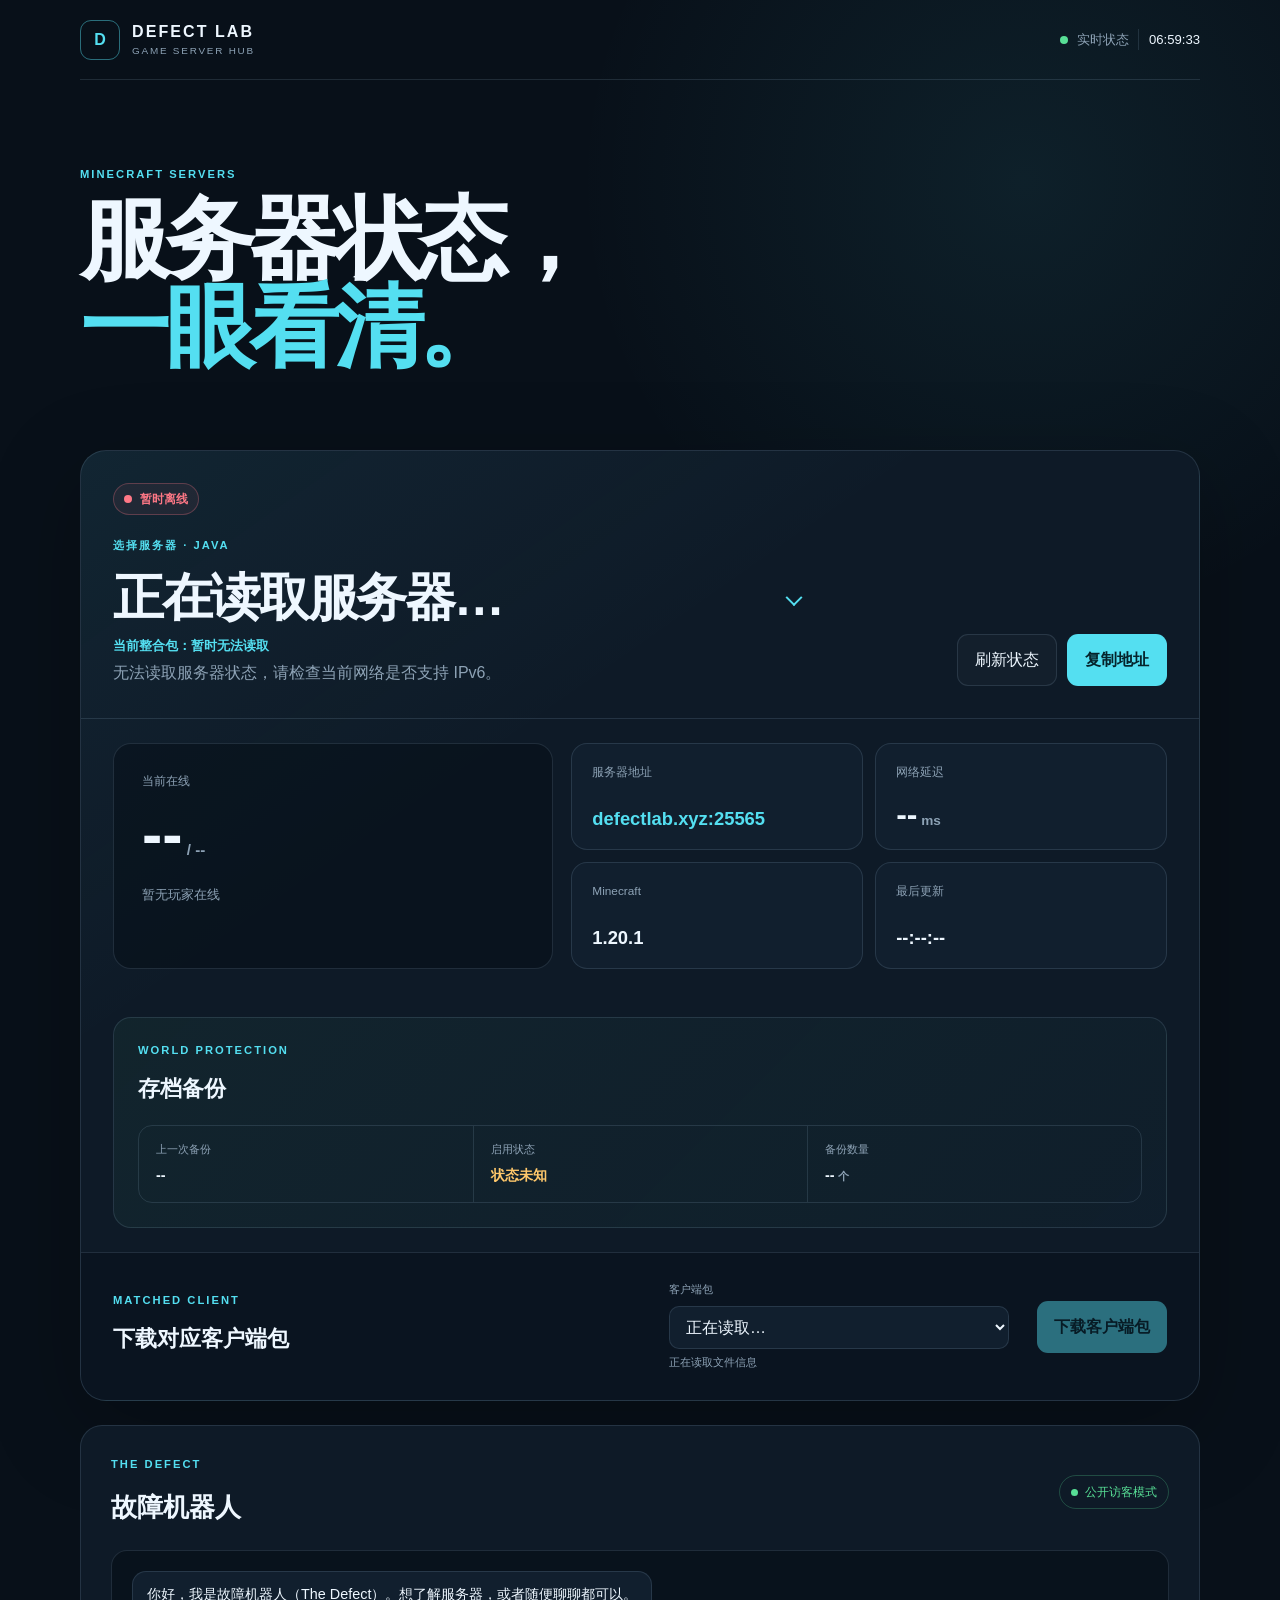
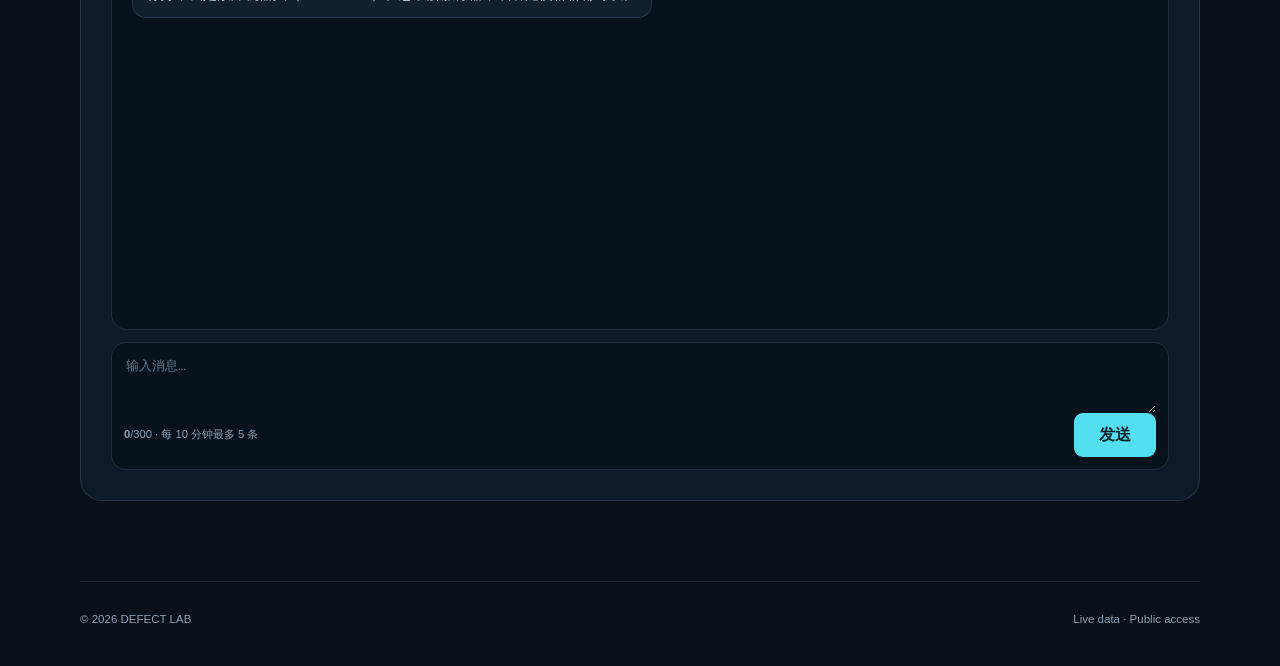
==== index.html @ 4199099e "Add multi-server status selector" ====
<!doctype html>
<html lang="zh-CN">
<head>
  <meta charset="utf-8">
  <meta name="viewport" content="width=device-width, initial-scale=1">
  <meta name="description" content="Defect Lab Minecraft 服务器状态与整合包下载">
  <meta name="theme-color" content="#07111f">
  <meta property="og:title" content="Defect Lab · 服务器首页">
  <meta property="og:description" content="查看 Minecraft 服务器状态、在线人数并下载匹配的整合包。">
  <meta property="og:image" content="https://www.defectlab.xyz/og.png">
  <title>Defect Lab · 服务器首页</title>
  <link rel="stylesheet" href="./styles.css">
  <script src="./script.js" defer></script>
</head>
<body>
  <div class="ambient ambient-one" aria-hidden="true"></div>
  <div class="ambient ambient-two" aria-hidden="true"></div>

  <header class="topbar">
    <a class="brand" href="./" aria-label="Defect Lab 首页">
      <span class="brand-mark">D</span>
      <span><strong>DEFECT LAB</strong><small>GAME SERVER HUB</small></span>
    </a>
    <div class="server-state">
      <span class="pulse" aria-hidden="true"></span>
      <span>实时状态</span>
      <time id="server-time">--:--:--</time>
    </div>
  </header>

  <main>
    <section class="hero">
      <p class="eyebrow">MINECRAFT SERVERS</p>
      <h1>服务器状态，<br><span>一眼看清。</span></h1>
    </section>

    <section class="server-panel" aria-labelledby="server-select-label">
      <div class="panel-head">
        <div class="server-identity">
          <div class="status-pill loading" id="server-status">
            <span class="status-dot" aria-hidden="true"></span>
            <span id="status-text">正在连接</span>
          </div>
          <label class="eyebrow" id="server-select-label" for="server-select">选择服务器 · JAVA</label>
          <div class="server-select-wrap">
            <select id="server-select" aria-describedby="server-pack-summary">
              <option>正在读取服务器…</option>
            </select>
          </div>
          <p class="server-pack-summary" id="server-pack-summary">当前整合包：正在读取…</p>
          <p class="motd" id="server-motd">正在读取服务器信息…</p>
        </div>
        <div class="panel-actions">
          <button class="button ghost" type="button" id="refresh-status">刷新状态</button>
          <button class="button primary" type="button" data-copy="defectlab.xyz:25565">复制地址</button>
        </div>
      </div>

      <div class="server-main">
        <div class="connection-card player-roster-card">
          <span>当前在线</span>
          <div class="player-count-row">
            <strong class="player-total"><b id="players-online">--</b><small> / <span id="players-max">--</span></small></strong>
          </div>
          <div class="player-avatars" id="player-avatars" aria-label="当前在线玩家"></div>
        </div>

        <div class="metrics" aria-label="服务器实时状态">
          <article>
            <span>服务器地址</span>
            <strong class="text-value server-address-value"><code id="server-address">defectlab.xyz:25565</code></strong>
          </article>
          <article>
            <span>网络延迟</span>
            <strong><b id="network-latency">--</b><small> ms</small></strong>
          </article>
          <article>
            <span>Minecraft</span>
            <strong class="text-value" id="minecraft-version">1.20.1</strong>
          </article>
          <article>
            <span>最后更新</span>
            <strong class="text-value" id="last-updated">--:--:--</strong>
          </article>
        </div>
      </div>

      <section class="backup-panel" aria-labelledby="backup-title">
        <div class="backup-heading">
          <div>
            <p class="eyebrow">WORLD PROTECTION</p>
            <h3 id="backup-title">存档备份</h3>
          </div>
        </div>
        <div class="backup-metrics">
          <article><span>上一次备份</span><strong id="backup-last-success">--</strong></article>
          <article><span>启用状态</span><strong class="backup-enabled loading" id="backup-enabled">正在检查</strong></article>
          <article><span>备份数量</span><strong><b id="backup-count">--</b><small> 个</small></strong></article>
        </div>
      </section>

      <div class="download-panel">
        <div>
          <p class="eyebrow">MATCHED CLIENT</p>
          <h3>下载对应客户端包</h3>
        </div>
        <div class="download-controls">
          <label for="modpack-select">客户端包</label>
          <select id="modpack-select" aria-label="选择客户端包">
            <option>正在读取…</option>
          </select>
          <span id="modpack-meta">正在读取文件信息</span>
        </div>
        <a class="download-button disabled" id="modpack-download" href="#" aria-disabled="true">下载客户端包</a>
      </div>
    </section>

    <section class="assistant-panel" aria-labelledby="assistant-title">
      <div class="assistant-head">
        <div>
          <p class="eyebrow">THE DEFECT</p>
          <h2 id="assistant-title">故障机器人</h2>
        </div>
        <span class="visitor-badge"><span aria-hidden="true"></span>公开访客模式</span>
      </div>

      <div class="chat-log" id="chat-log" aria-live="polite" aria-label="聊天记录">
        <div class="chat-message bot">你好，我是故障机器人（The Defect）。想了解服务器，或者随便聊聊都可以。</div>
      </div>

      <form class="chat-form" id="chat-form">
        <label class="sr-only" for="chat-input">输入聊天消息</label>
        <textarea id="chat-input" rows="2" maxlength="300" placeholder="输入消息…" required></textarea>
        <div class="chat-form-footer">
          <span><b id="chat-count">0</b>/300 · 每 10 分钟最多 5 条</span>
          <button type="submit" id="chat-send">发送</button>
        </div>
      </form>
    </section>
  </main>

  <footer>
    <span>© 2026 DEFECT LAB</span>
    <span>Live data · Public access</span>
  </footer>
  <div class="toast" id="toast" role="status" aria-live="polite"></div>
</body>
</html>
---- styles.css ----
:root {
  color-scheme: dark;
  --bg: #081019;
  --surface: #0e1a27;
  --surface-soft: #111f2e;
  --border: rgba(172, 205, 235, .14);
  --text: #eef7ff;
  --muted: #8da2b5;
  --cyan: #54dff1;
  --green: #58df96;
  --amber: #ffc86b;
  --red: #ff7886;
}

* { box-sizing: border-box; }
html { scroll-behavior: smooth; }
body {
  min-width: 320px;
  margin: 0;
  background:
    radial-gradient(circle at 80% 8%, rgba(84, 223, 241, .08), transparent 28rem),
    var(--bg);
  color: var(--text);
  font-family: Inter, "Segoe UI", "PingFang SC", "Microsoft YaHei", sans-serif;
  line-height: 1.6;
}
a { color: inherit; text-decoration: none; }
button, select { font: inherit; }
button, a, select { -webkit-tap-highlight-color: transparent; }
.ambient { display: none; }
.topbar, main, footer { width: min(1120px, calc(100% - 40px)); margin-inline: auto; }
.topbar {
  display: flex;
  min-height: 80px;
  align-items: center;
  justify-content: space-between;
  border-bottom: 1px solid var(--border);
}
.brand { display: inline-flex; align-items: center; gap: 12px; }
.brand-mark {
  display: grid;
  width: 40px;
  height: 40px;
  place-items: center;
  border: 1px solid rgba(84, 223, 241, .45);
  border-radius: 11px;
  color: var(--cyan);
  font-weight: 900;
}
.brand strong, .brand small { display: block; line-height: 1.2; }
.brand strong { letter-spacing: .13em; }
.brand small { margin-top: 4px; color: var(--muted); font-size: .62rem; letter-spacing: .18em; }
.server-state { display: flex; align-items: center; gap: 9px; color: var(--muted); font-size: .82rem; }
.server-state time { padding-left: 10px; border-left: 1px solid var(--border); color: var(--text); }
.pulse, .status-dot { width: 8px; height: 8px; border-radius: 50%; background: var(--green); }
.pulse { box-shadow: 0 0 0 0 rgba(88, 223, 150, .55); animation: pulse 2.2s infinite; }
@keyframes pulse { 70% { box-shadow: 0 0 0 8px rgba(88, 223, 150, 0); } }
.hero { max-width: 790px; padding: 86px 0 54px; }
.eyebrow { margin: 0 0 12px; color: var(--cyan); font-size: .7rem; font-weight: 800; letter-spacing: .18em; }
h1, h2, h3, p { margin-top: 0; }
h1 { margin-bottom: 24px; font-size: clamp(3.1rem, 7vw, 6rem); letter-spacing: -.06em; line-height: .98; }
h1 span { color: var(--cyan); }
.server-panel {
  overflow: hidden;
  border: 1px solid var(--border);
  border-radius: 26px;
  background: linear-gradient(145deg, rgba(84, 223, 241, .055), transparent 35%), var(--surface);
  box-shadow: 0 26px 90px rgba(0, 0, 0, .25);
}
.panel-head {
  display: flex;
  align-items: flex-end;
  justify-content: space-between;
  gap: 28px;
  padding: 32px;
  border-bottom: 1px solid var(--border);
}
.server-identity { min-width: 0; flex: 1; }
.server-identity > label { display: block; }
.server-select-wrap {
  position: relative;
  width: min(100%, 700px);
}
.server-select-wrap::after {
  position: absolute;
  top: 50%;
  right: 5px;
  width: 10px;
  height: 10px;
  border-right: 2px solid var(--cyan);
  border-bottom: 2px solid var(--cyan);
  content: "";
  pointer-events: none;
  transform: translate(-8px, -70%) rotate(45deg);
}
#server-select {
  width: 100%;
  padding: 0 44px 3px 0;
  appearance: none;
  border: 0;
  border-bottom: 1px solid transparent;
  outline: 0;
  background: transparent;
  color: var(--text);
  cursor: pointer;
  font-size: clamp(2rem, 4vw, 3.4rem);
  font-weight: 800;
  letter-spacing: -.045em;
  line-height: 1.2;
}
#server-select:hover { border-bottom-color: var(--border); }
#server-select option { background: var(--surface); color: var(--text); font-size: 1rem; }
.server-pack-summary { margin: 3px 0 4px; color: var(--cyan); font-size: .82rem; font-weight: 700; }
.motd { margin-bottom: 0; color: var(--muted); }
.status-pill {
  display: inline-flex;
  align-items: center;
  gap: 8px;
  margin-bottom: 22px;
  padding: 6px 10px;
  border: 1px solid rgba(88, 223, 150, .24);
  border-radius: 999px;
  background: rgba(88, 223, 150, .07);
  color: var(--green);
  font-size: .72rem;
  font-weight: 800;
}
.status-pill.loading { border-color: var(--border); background: rgba(255,255,255,.03); color: var(--muted); }
.status-pill.loading .status-dot { background: var(--muted); }
.status-pill.offline { border-color: rgba(255,120,134,.28); background: rgba(255,120,134,.07); color: var(--red); }
.status-pill.offline .status-dot { background: var(--red); }
.panel-actions { display: flex; flex-wrap: wrap; gap: 10px; }
.button {
  padding: 12px 17px;
  border: 1px solid transparent;
  border-radius: 11px;
  cursor: pointer;
  transition: 160ms ease;
}
.button.primary { background: var(--cyan); color: #05242c; font-weight: 800; }
.button.ghost { border-color: var(--border); background: rgba(255,255,255,.025); color: var(--text); }
.button:hover { transform: translateY(-2px); }
.button:disabled { cursor: wait; opacity: .55; transform: none; }
.server-main {
  display: grid;
  grid-template-columns: minmax(0, .85fr) minmax(480px, 1.15fr);
  gap: 18px;
  padding: 24px 32px;
}
.connection-card {
  display: flex;
  min-height: 226px;
  flex-direction: column;
  justify-content: center;
  padding: 28px;
  border: 1px solid var(--border);
  border-radius: 18px;
  background: rgba(5, 13, 21, .48);
}
.connection-card > span { color: var(--muted); font-size: .78rem; }
.player-roster-card { justify-content: flex-start; }
.player-count-row { margin-top: 12px; }
.player-total { font-size: clamp(2.8rem, 5vw, 3.8rem); line-height: 1; }
.player-total small { color: var(--muted); font-size: .95rem; font-weight: 600; }
.metrics { display: grid; grid-template-columns: 1fr 1fr; gap: 12px; }
.metrics article {
  display: flex;
  min-height: 107px;
  flex-direction: column;
  justify-content: space-between;
  padding: 19px 20px;
  border: 1px solid var(--border);
  border-radius: 16px;
  background: var(--surface-soft);
}
.metrics article > span { color: var(--muted); font-size: .74rem; }
.metrics strong { font-size: 2rem; line-height: 1; }
.metrics strong small { color: var(--muted); font-size: .85rem; font-weight: 600; }
.metrics .text-value { font-size: 1.15rem; line-height: 1.2; }
.server-address-value code { color: var(--cyan); font: inherit; overflow-wrap: anywhere; }
.player-avatars { display: flex; min-width: 0; flex-wrap: wrap; gap: 14px; margin-top: 20px; }
.player-entry { width: 58px; min-width: 0; text-align: center; }
.player-avatar {
  position: relative;
  display: grid;
  width: 48px;
  height: 48px;
  margin: 0 auto;
  place-items: center;
  overflow: hidden;
  border: 2px solid #15283a;
  border-radius: 9px;
  background: #173047;
  box-shadow: 0 5px 14px rgba(0, 0, 0, .22);
  transition: 150ms ease;
}
.player-entry:hover .player-avatar { z-index: 2; transform: translateY(-3px); }
.player-avatar img { width: 100%; height: 100%; object-fit: cover; image-rendering: pixelated; }
.avatar-fallback { display: none; color: var(--cyan); font-size: .8rem; font-weight: 800; }
.player-avatar.failed img { display: none; }
.player-avatar.failed .avatar-fallback { display: block; }
.player-avatar.more { color: var(--muted); font-size: .68rem; font-weight: 800; }
.player-name {
  display: block;
  overflow: hidden;
  margin-top: 7px;
  color: var(--muted);
  font-size: .66rem;
  text-overflow: ellipsis;
  white-space: nowrap;
}
.player-empty { margin: 0; color: var(--muted); font-size: .8rem; }
.backup-panel {
  margin: 24px 32px 0;
  padding: 24px;
  border: 1px solid var(--border);
  border-radius: 18px;
  background: linear-gradient(135deg, rgba(88, 223, 150, .055), rgba(101, 217, 239, .025));
}
.backup-heading { display: flex; align-items: center; justify-content: space-between; gap: 20px; }
.backup-heading h3 { margin-bottom: 5px; font-size: 1.35rem; }
.backup-metrics { display: grid; grid-template-columns: repeat(3, 1fr); margin-top: 14px; border: 1px solid var(--border); border-radius: 14px; }
.backup-metrics article { min-width: 0; padding: 15px 17px; }
.backup-metrics article + article { border-left: 1px solid var(--border); }
.backup-metrics span, .backup-metrics strong { display: block; }
.backup-metrics span { color: var(--muted); font-size: .7rem; }
.backup-metrics strong { margin-top: 5px; overflow-wrap: anywhere; font-size: .9rem; }
.backup-metrics small { color: var(--muted); font-size: .7rem; }
.backup-enabled.enabled { color: var(--green); }
.backup-enabled.waiting { color: var(--cyan); }
.backup-enabled.warning { color: var(--amber); }
.backup-enabled.disabled { color: var(--muted); }
.download-panel {
  display: grid;
  grid-template-columns: minmax(0, 1fr) minmax(260px, 340px) auto;
  gap: 28px;
  align-items: center;
  margin-top: 24px;
  padding: 28px 32px;
  border-top: 1px solid var(--border);
  background: rgba(5, 13, 21, .38);
}
.download-panel h3 { margin-bottom: 5px; font-size: 1.35rem; }
.download-panel p:last-child { margin-bottom: 0; color: var(--muted); font-size: .82rem; }
.download-controls label, .download-controls span { display: block; color: var(--muted); font-size: .7rem; }
.download-controls select {
  width: 100%;
  margin: 7px 0 5px;
  padding: 11px 12px;
  border: 1px solid var(--border);
  border-radius: 10px;
  background: var(--surface-soft);
  color: var(--text);
}
.download-button {
  min-width: 128px;
  padding: 13px 17px;
  border-radius: 11px;
  background: var(--cyan);
  color: #05242c;
  font-weight: 800;
  text-align: center;
}
.download-button.disabled { opacity: .45; pointer-events: none; }
.assistant-panel {
  margin: 24px 0 80px;
  padding: 30px;
  border: 1px solid var(--border);
  border-radius: 22px;
  background: var(--surface);
}
.assistant-head { display: flex; align-items: center; justify-content: space-between; gap: 24px; margin-bottom: 22px; }
.assistant-head h2 { margin-bottom: 0; font-size: 1.65rem; }
.visitor-badge {
  display: inline-flex;
  align-items: center;
  gap: 7px;
  padding: 7px 11px;
  border: 1px solid rgba(88, 223, 150, .25);
  border-radius: 999px;
  color: var(--green);
  font-size: .72rem;
}
.visitor-badge span { width: 7px; height: 7px; border-radius: 50%; background: var(--green); }
.chat-log {
  display: flex;
  height: 380px;
  flex-direction: column;
  gap: 12px;
  overflow-y: auto;
  padding: 20px;
  border: 1px solid var(--border);
  border-radius: 16px;
  background: rgba(5, 13, 21, .52);
  scrollbar-color: rgba(141,162,181,.35) transparent;
}
.chat-message {
  max-width: min(78%, 700px);
  padding: 11px 14px;
  border-radius: 14px;
  white-space: pre-wrap;
  overflow-wrap: anywhere;
  font-size: .9rem;
}
.chat-message.bot { align-self: flex-start; border: 1px solid var(--border); background: var(--surface-soft); }
.chat-message.user { align-self: flex-end; background: var(--cyan); color: #05242c; }
.chat-message.error { align-self: center; color: var(--red); font-size: .8rem; }
.chat-message.typing { color: var(--muted); }
.chat-form {
  margin-top: 12px;
  padding: 12px;
  border: 1px solid var(--border);
  border-radius: 15px;
  background: rgba(5, 13, 21, .52);
}
.chat-form textarea {
  display: block;
  width: 100%;
  min-height: 58px;
  resize: vertical;
  border: 0;
  outline: 0;
  background: transparent;
  color: var(--text);
  line-height: 1.55;
}
.chat-form textarea::placeholder { color: #667b8f; }
.chat-form-footer { display: flex; align-items: center; justify-content: space-between; gap: 16px; }
.chat-form-footer span { color: var(--muted); font-size: .7rem; }
.chat-form-footer b { font-weight: 600; }
.chat-form-footer button {
  min-width: 82px;
  padding: 9px 15px;
  border: 0;
  border-radius: 9px;
  background: var(--cyan);
  color: #05242c;
  cursor: pointer;
  font-weight: 800;
}
.chat-form-footer button:disabled { cursor: wait; opacity: .55; }
.sr-only {
  position: absolute;
  width: 1px;
  height: 1px;
  padding: 0;
  margin: -1px;
  overflow: hidden;
  clip: rect(0, 0, 0, 0);
  white-space: nowrap;
  border: 0;
}
footer { display: flex; justify-content: space-between; padding: 28px 0 38px; border-top: 1px solid var(--border); color: var(--muted); font-size: .72rem; }
.toast {
  position: fixed;
  right: 24px;
  bottom: 24px;
  padding: 10px 15px;
  border: 1px solid rgba(88, 223, 150, .32);
  border-radius: 10px;
  background: #102b24;
  color: var(--green);
  opacity: 0;
  transform: translateY(10px);
  transition: 160ms ease;
}
.toast.show { opacity: 1; transform: translateY(0); }
:focus-visible { outline: 2px solid var(--cyan); outline-offset: 3px; }
@media (max-width: 900px) {
  .server-main { grid-template-columns: 1fr; }
  .download-panel { grid-template-columns: 1fr 1fr; }
  .download-panel > div:first-child { grid-column: 1 / -1; }
}
@media (max-width: 620px) {
  .topbar, main, footer { width: min(100% - 24px, 1120px); }
  .server-state > span:nth-child(2) { display: none; }
  .hero { padding: 64px 0 42px; }
  .panel-head, .server-main, .download-panel { padding-inline: 20px; }
  .panel-head { display: block; }
  .panel-actions { margin-top: 24px; }
  .panel-actions .button { flex: 1; }
  .metrics { grid-template-columns: 1fr; }
  .backup-panel { margin-inline: 20px; padding: 20px; }
  .backup-heading { align-items: flex-start; flex-direction: column; }
  .backup-metrics { grid-template-columns: 1fr; }
  .backup-metrics article + article { border-top: 1px solid var(--border); border-left: 0; }
  .download-panel { grid-template-columns: 1fr; }
  .download-panel > div:first-child { grid-column: auto; }
  .assistant-panel { padding: 20px; }
  .assistant-head { align-items: flex-start; }
  .visitor-badge { margin-top: 2px; }
  .chat-log { height: 340px; padding: 14px; }
  .chat-message { max-width: 90%; }
  footer { display: block; }
  footer span { display: block; }
}
@media (prefers-reduced-motion: reduce) {
  *, *::before, *::after { animation-duration: .01ms !important; animation-iteration-count: 1 !important; transition-duration: .01ms !important; }
}
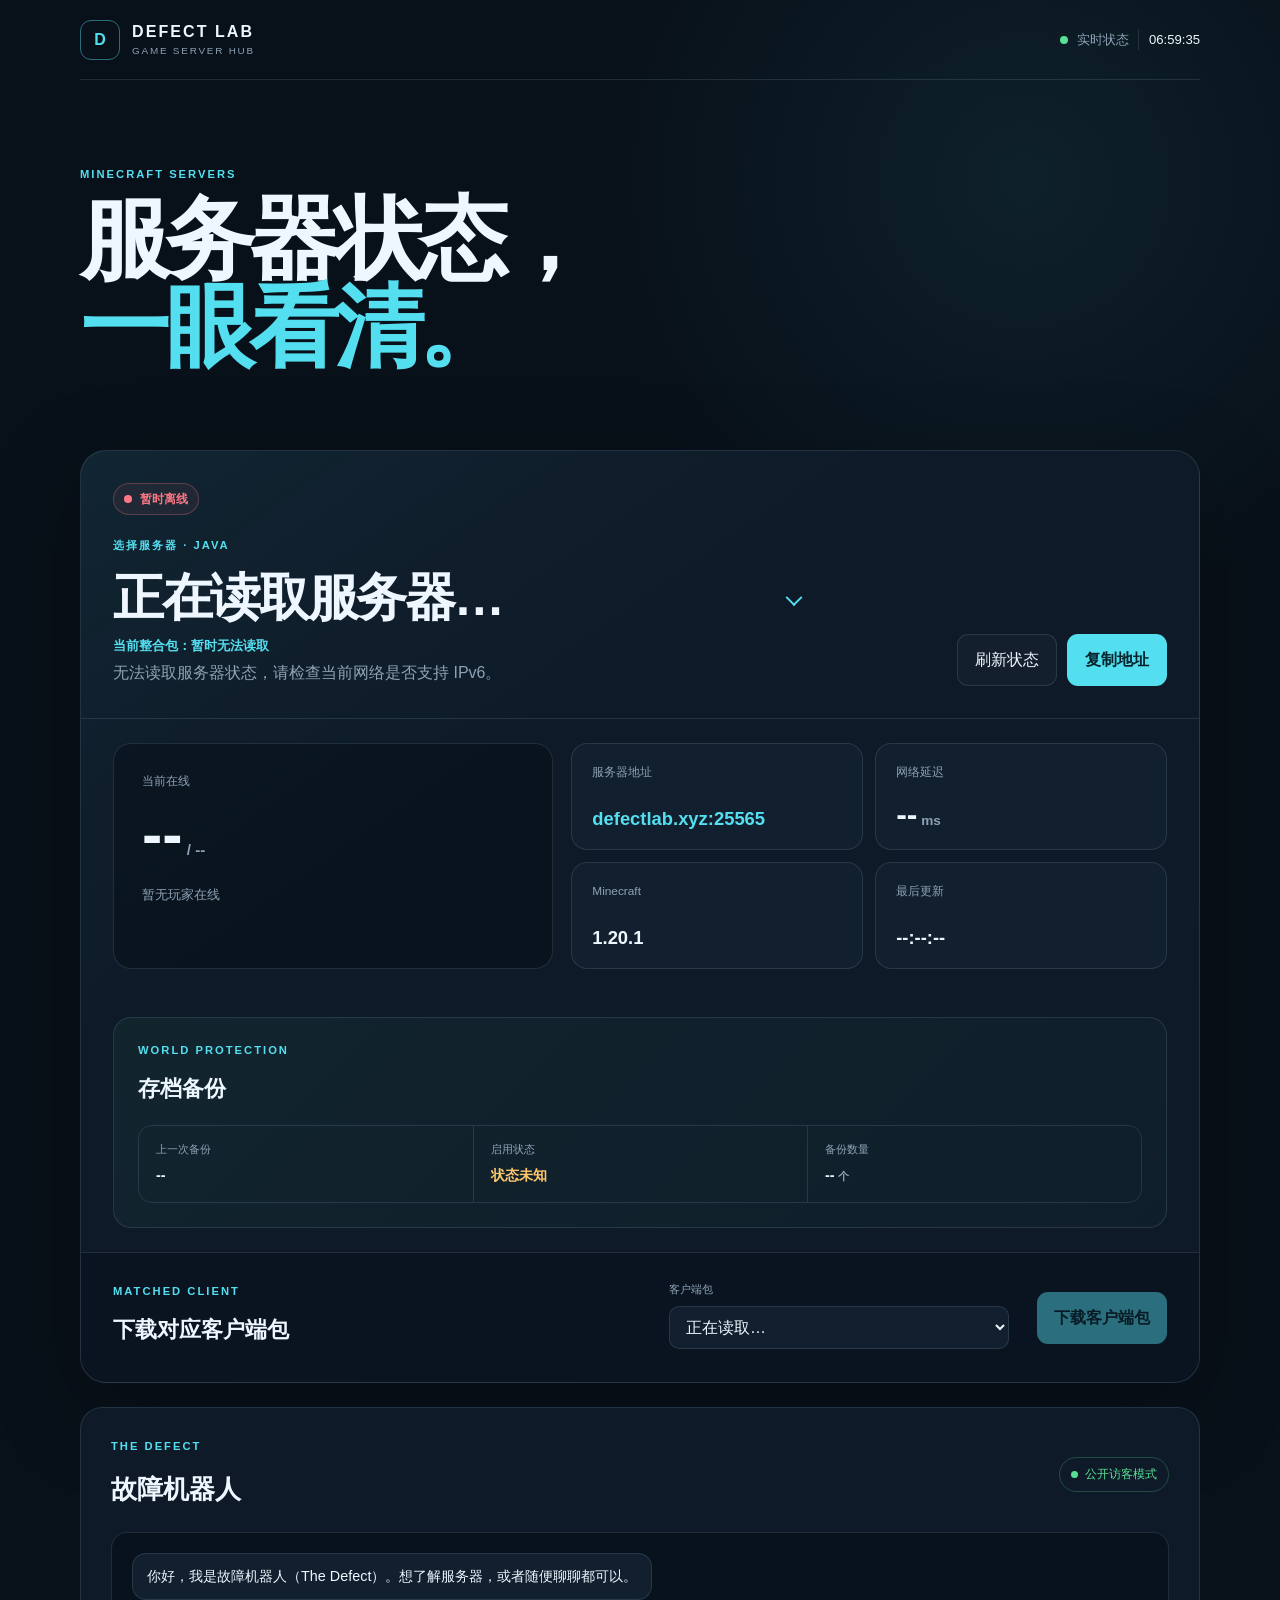
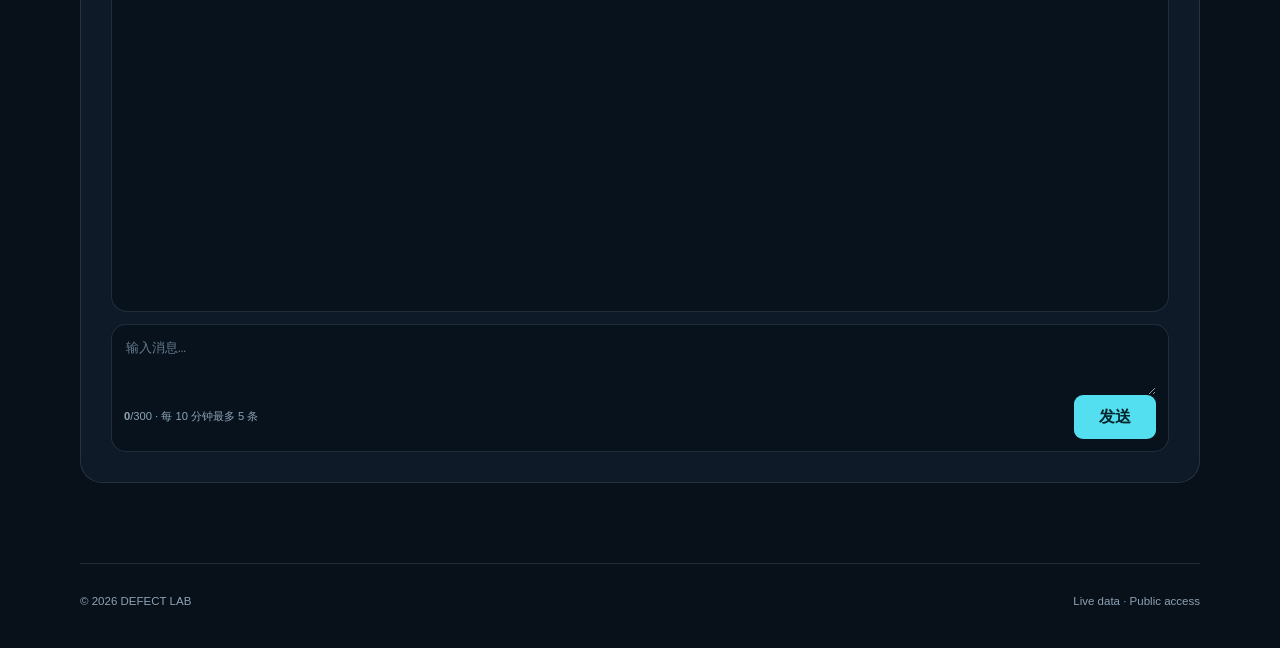
==== commit cc80d93b: "Remove client pack metadata text" ====
--- a/index.html
+++ b/index.html
@@ -109,7 +109,6 @@
           <select id="modpack-select" aria-label="选择客户端包">
             <option>正在读取…</option>
           </select>
-          <span id="modpack-meta">正在读取文件信息</span>
         </div>
         <a class="download-button disabled" id="modpack-download" href="#" aria-disabled="true">下载客户端包</a>
       </div>
--- a/styles.css
+++ b/styles.css
@@ -242,7 +242,7 @@
 }
 .download-panel h3 { margin-bottom: 5px; font-size: 1.35rem; }
 .download-panel p:last-child { margin-bottom: 0; color: var(--muted); font-size: .82rem; }
-.download-controls label, .download-controls span { display: block; color: var(--muted); font-size: .7rem; }
+.download-controls label { display: block; color: var(--muted); font-size: .7rem; }
 .download-controls select {
   width: 100%;
   margin: 7px 0 5px;
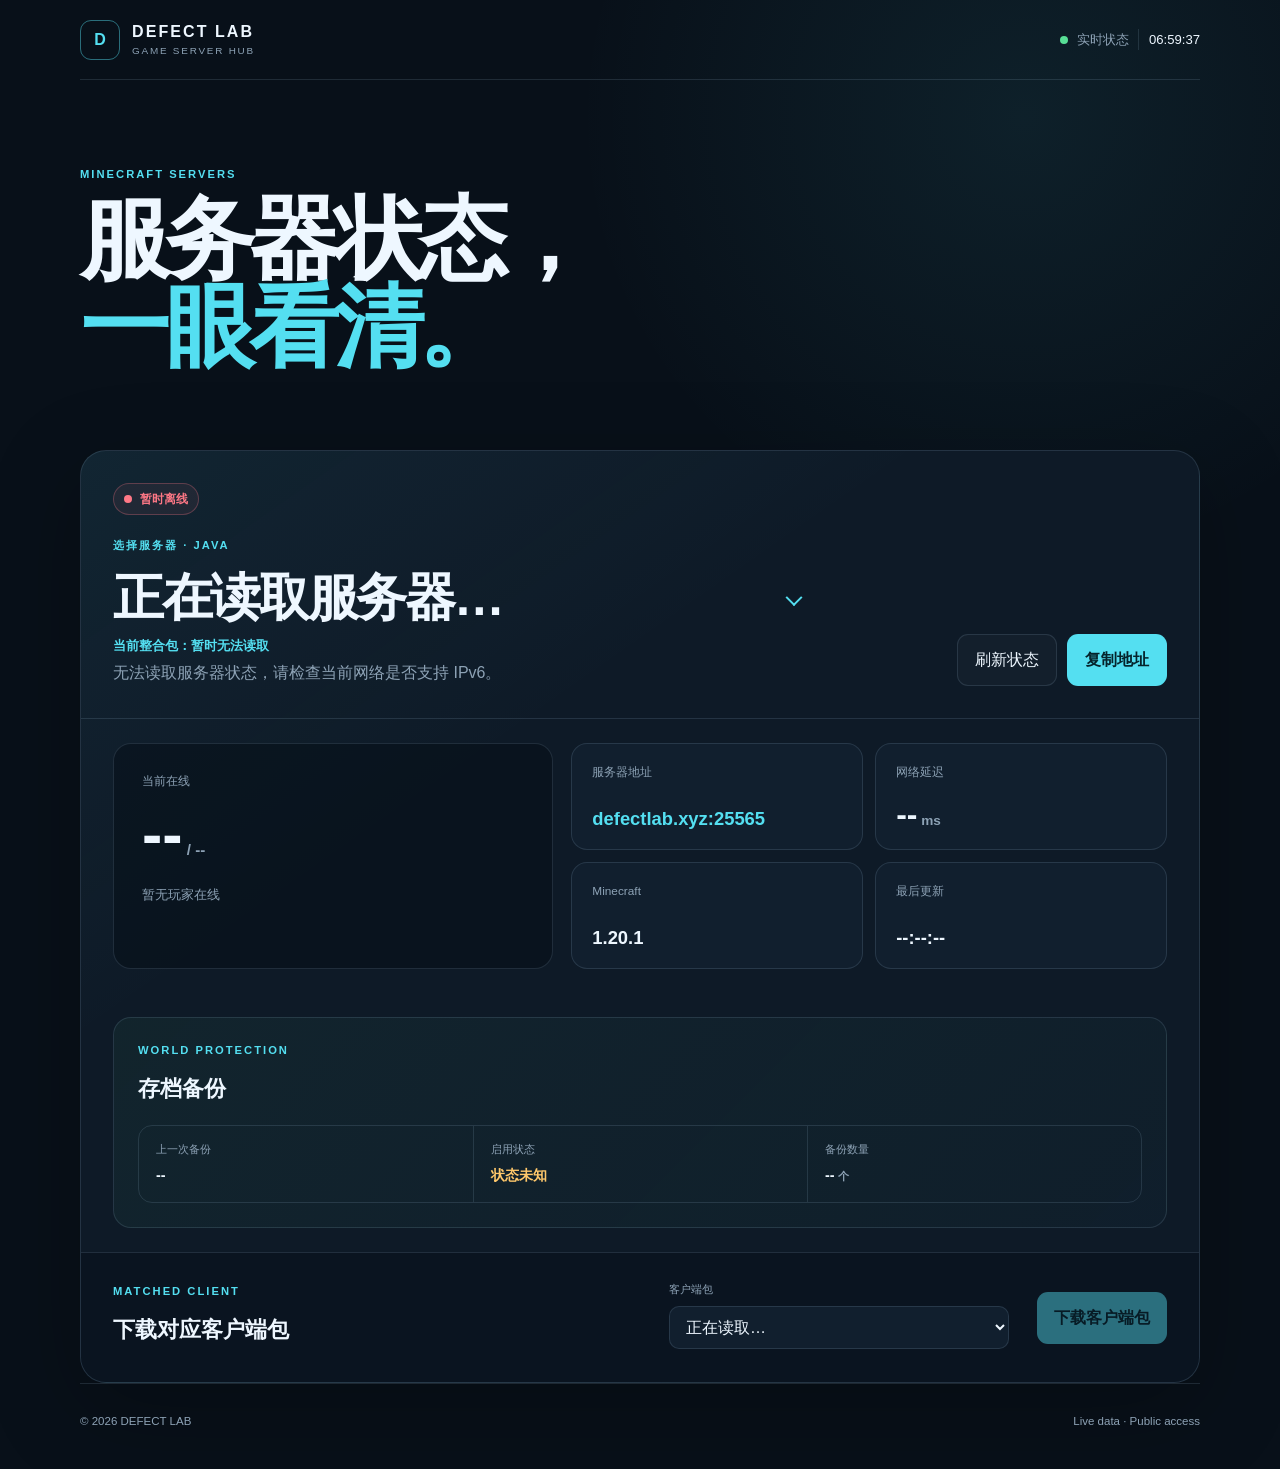
==== commit 9ae8d70c: "Temporarily hide bot section" ====
--- a/index.html
+++ b/index.html
@@ -114,7 +114,8 @@
       </div>
     </section>
 
-    <section class="assistant-panel" aria-labelledby="assistant-title">
+    <!-- Temporarily hidden; remove the hidden attribute to restore the preserved Bot UI. -->
+    <section class="assistant-panel" aria-labelledby="assistant-title" data-feature="bot" hidden>
       <div class="assistant-head">
         <div>
           <p class="eyebrow">THE DEFECT</p>
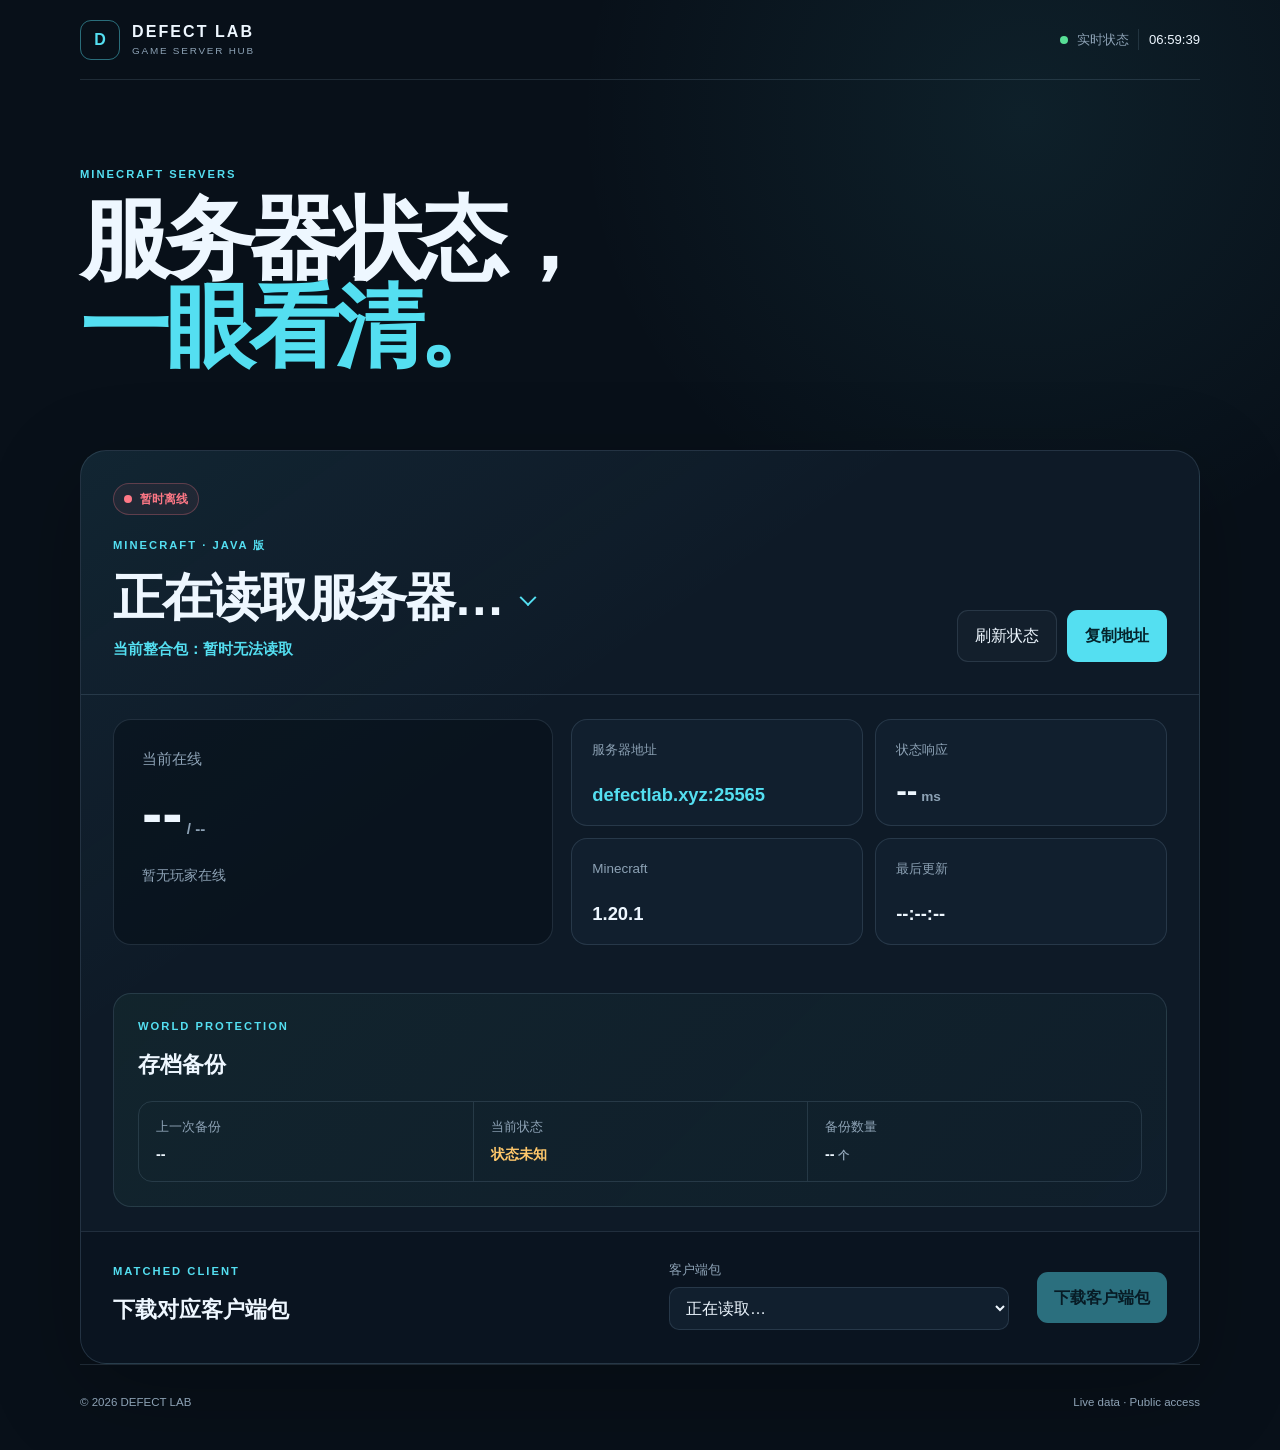
==== commit e1d2d84b: "Refine server panel information" ====
--- a/index.html
+++ b/index.html
@@ -41,14 +41,16 @@
             <span class="status-dot" aria-hidden="true"></span>
             <span id="status-text">正在连接</span>
           </div>
-          <label class="eyebrow" id="server-select-label" for="server-select">选择服务器 · JAVA</label>
+          <p class="eyebrow" id="server-edition">MINECRAFT · JAVA 版</p>
+          <label class="sr-only" id="server-select-label" for="server-select">选择服务器</label>
           <div class="server-select-wrap">
             <select id="server-select" aria-describedby="server-pack-summary">
               <option>正在读取服务器…</option>
             </select>
           </div>
           <p class="server-pack-summary" id="server-pack-summary">当前整合包：正在读取…</p>
-          <p class="motd" id="server-motd">正在读取服务器信息…</p>
+          <!-- MOTD remains available for future announcements without duplicating the server name. -->
+          <p class="motd" id="server-motd" hidden>正在读取服务器信息…</p>
         </div>
         <div class="panel-actions">
           <button class="button ghost" type="button" id="refresh-status">刷新状态</button>
@@ -71,7 +73,7 @@
             <strong class="text-value server-address-value"><code id="server-address">defectlab.xyz:25565</code></strong>
           </article>
           <article>
-            <span>网络延迟</span>
+            <span>状态响应</span>
             <strong><b id="network-latency">--</b><small> ms</small></strong>
           </article>
           <article>
@@ -94,7 +96,7 @@
         </div>
         <div class="backup-metrics">
           <article><span>上一次备份</span><strong id="backup-last-success">--</strong></article>
-          <article><span>启用状态</span><strong class="backup-enabled loading" id="backup-enabled">正在检查</strong></article>
+          <article><span>当前状态</span><strong class="backup-enabled loading" id="backup-enabled">正在检查</strong></article>
           <article><span>备份数量</span><strong><b id="backup-count">--</b><small> 个</small></strong></article>
         </div>
       </section>
@@ -105,7 +107,8 @@
           <h3>下载对应客户端包</h3>
         </div>
         <div class="download-controls">
-          <label for="modpack-select">客户端包</label>
+          <label for="modpack-select" id="pack-choice-label">客户端包</label>
+          <div class="pack-choice" id="modpack-single" aria-labelledby="pack-choice-label" hidden></div>
           <select id="modpack-select" aria-label="选择客户端包">
             <option>正在读取…</option>
           </select>
--- a/styles.css
+++ b/styles.css
@@ -76,10 +76,11 @@
   border-bottom: 1px solid var(--border);
 }
 .server-identity { min-width: 0; flex: 1; }
-.server-identity > label { display: block; }
 .server-select-wrap {
   position: relative;
-  width: min(100%, 700px);
+  display: inline-block;
+  width: auto;
+  max-width: 100%;
 }
 .server-select-wrap::after {
   position: absolute;
@@ -94,7 +95,8 @@
   transform: translate(-8px, -70%) rotate(45deg);
 }
 #server-select {
-  width: 100%;
+  width: auto;
+  max-width: 100%;
   padding: 0 44px 3px 0;
   appearance: none;
   border: 0;
@@ -110,7 +112,7 @@
 }
 #server-select:hover { border-bottom-color: var(--border); }
 #server-select option { background: var(--surface); color: var(--text); font-size: 1rem; }
-.server-pack-summary { margin: 3px 0 4px; color: var(--cyan); font-size: .82rem; font-weight: 700; }
+.server-pack-summary { margin: 6px 0 0; color: var(--cyan); font-size: .92rem; font-weight: 700; }
 .motd { margin-bottom: 0; color: var(--muted); }
 .status-pill {
   display: inline-flex;
@@ -157,7 +159,7 @@
   border-radius: 18px;
   background: rgba(5, 13, 21, .48);
 }
-.connection-card > span { color: var(--muted); font-size: .78rem; }
+.connection-card > span { color: var(--muted); font-size: .92rem; }
 .player-roster-card { justify-content: flex-start; }
 .player-count-row { margin-top: 12px; }
 .player-total { font-size: clamp(2.8rem, 5vw, 3.8rem); line-height: 1; }
@@ -173,7 +175,7 @@
   border-radius: 16px;
   background: var(--surface-soft);
 }
-.metrics article > span { color: var(--muted); font-size: .74rem; }
+.metrics article > span { color: var(--muted); font-size: .84rem; }
 .metrics strong { font-size: 2rem; line-height: 1; }
 .metrics strong small { color: var(--muted); font-size: .85rem; font-weight: 600; }
 .metrics .text-value { font-size: 1.15rem; line-height: 1.2; }
@@ -209,7 +211,7 @@
   text-overflow: ellipsis;
   white-space: nowrap;
 }
-.player-empty { margin: 0; color: var(--muted); font-size: .8rem; }
+.player-empty { margin: 0; color: var(--muted); font-size: .88rem; }
 .backup-panel {
   margin: 24px 32px 0;
   padding: 24px;
@@ -223,7 +225,7 @@
 .backup-metrics article { min-width: 0; padding: 15px 17px; }
 .backup-metrics article + article { border-left: 1px solid var(--border); }
 .backup-metrics span, .backup-metrics strong { display: block; }
-.backup-metrics span { color: var(--muted); font-size: .7rem; }
+.backup-metrics span { color: var(--muted); font-size: .8rem; }
 .backup-metrics strong { margin-top: 5px; overflow-wrap: anywhere; font-size: .9rem; }
 .backup-metrics small { color: var(--muted); font-size: .7rem; }
 .backup-enabled.enabled { color: var(--green); }
@@ -242,8 +244,8 @@
 }
 .download-panel h3 { margin-bottom: 5px; font-size: 1.35rem; }
 .download-panel p:last-child { margin-bottom: 0; color: var(--muted); font-size: .82rem; }
-.download-controls label { display: block; color: var(--muted); font-size: .7rem; }
-.download-controls select {
+.download-controls label { display: block; color: var(--muted); font-size: .8rem; }
+.download-controls select, .pack-choice {
   width: 100%;
   margin: 7px 0 5px;
   padding: 11px 12px;
@@ -252,6 +254,7 @@
   background: var(--surface-soft);
   color: var(--text);
 }
+.pack-choice { min-height: 48px; }
 .download-button {
   min-width: 128px;
   padding: 13px 17px;
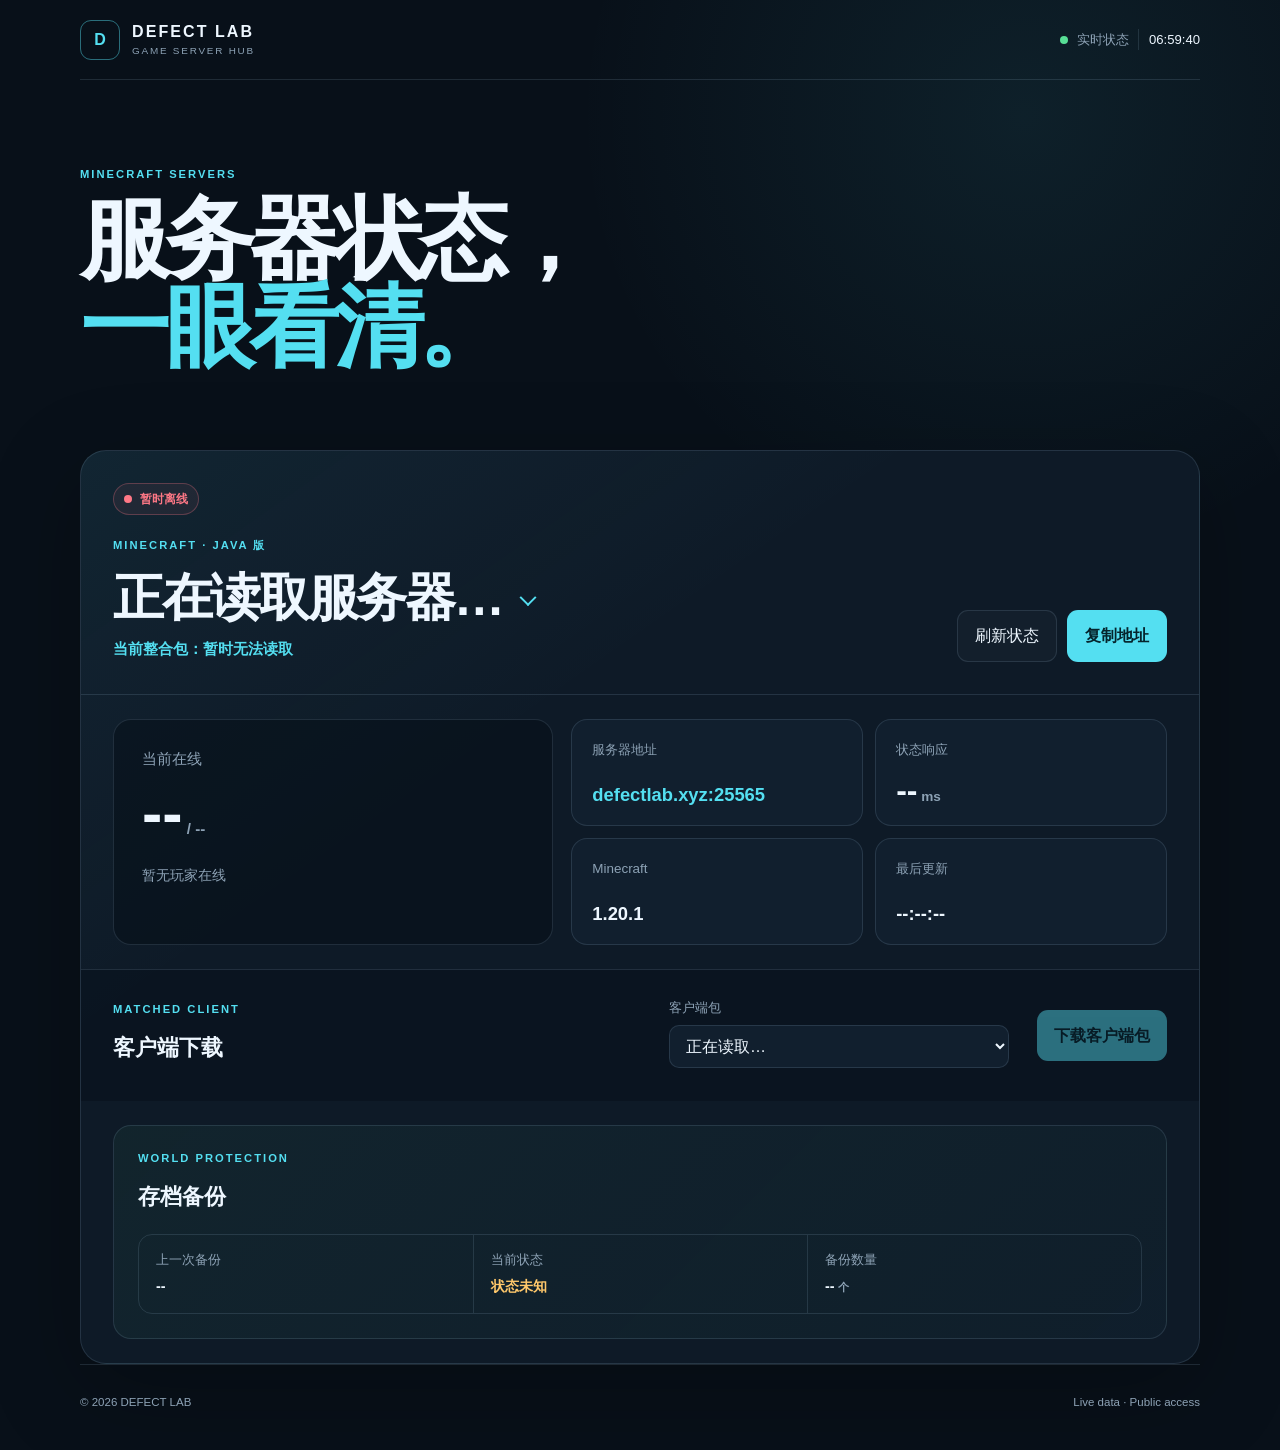
==== commit 5f3da9d1: "Improve server page flow feedback" ====
--- a/index.html
+++ b/index.html
@@ -87,6 +87,21 @@
         </div>
       </div>
 
+      <div class="download-panel">
+        <div>
+          <p class="eyebrow">MATCHED CLIENT</p>
+          <h3>客户端下载</h3>
+        </div>
+        <div class="download-controls">
+          <label for="modpack-select" id="pack-choice-label">客户端包</label>
+          <div class="pack-choice" id="modpack-single" aria-labelledby="pack-choice-label" hidden></div>
+          <select id="modpack-select" aria-label="选择客户端包">
+            <option>正在读取…</option>
+          </select>
+        </div>
+        <a class="download-button disabled" id="modpack-download" href="#" aria-disabled="true">下载客户端包</a>
+      </div>
+
       <section class="backup-panel" aria-labelledby="backup-title">
         <div class="backup-heading">
           <div>
@@ -100,21 +115,6 @@
           <article><span>备份数量</span><strong><b id="backup-count">--</b><small> 个</small></strong></article>
         </div>
       </section>
-
-      <div class="download-panel">
-        <div>
-          <p class="eyebrow">MATCHED CLIENT</p>
-          <h3>下载对应客户端包</h3>
-        </div>
-        <div class="download-controls">
-          <label for="modpack-select" id="pack-choice-label">客户端包</label>
-          <div class="pack-choice" id="modpack-single" aria-labelledby="pack-choice-label" hidden></div>
-          <select id="modpack-select" aria-label="选择客户端包">
-            <option>正在读取…</option>
-          </select>
-        </div>
-        <a class="download-button disabled" id="modpack-download" href="#" aria-disabled="true">下载客户端包</a>
-      </div>
     </section>
 
     <!-- Temporarily hidden; remove the hidden attribute to restore the preserved Bot UI. -->
--- a/styles.css
+++ b/styles.css
@@ -213,7 +213,7 @@
 }
 .player-empty { margin: 0; color: var(--muted); font-size: .88rem; }
 .backup-panel {
-  margin: 24px 32px 0;
+  margin: 24px 32px;
   padding: 24px;
   border: 1px solid var(--border);
   border-radius: 18px;
@@ -237,7 +237,7 @@
   grid-template-columns: minmax(0, 1fr) minmax(260px, 340px) auto;
   gap: 28px;
   align-items: center;
-  margin-top: 24px;
+  margin-top: 0;
   padding: 28px 32px;
   border-top: 1px solid var(--border);
   background: rgba(5, 13, 21, .38);
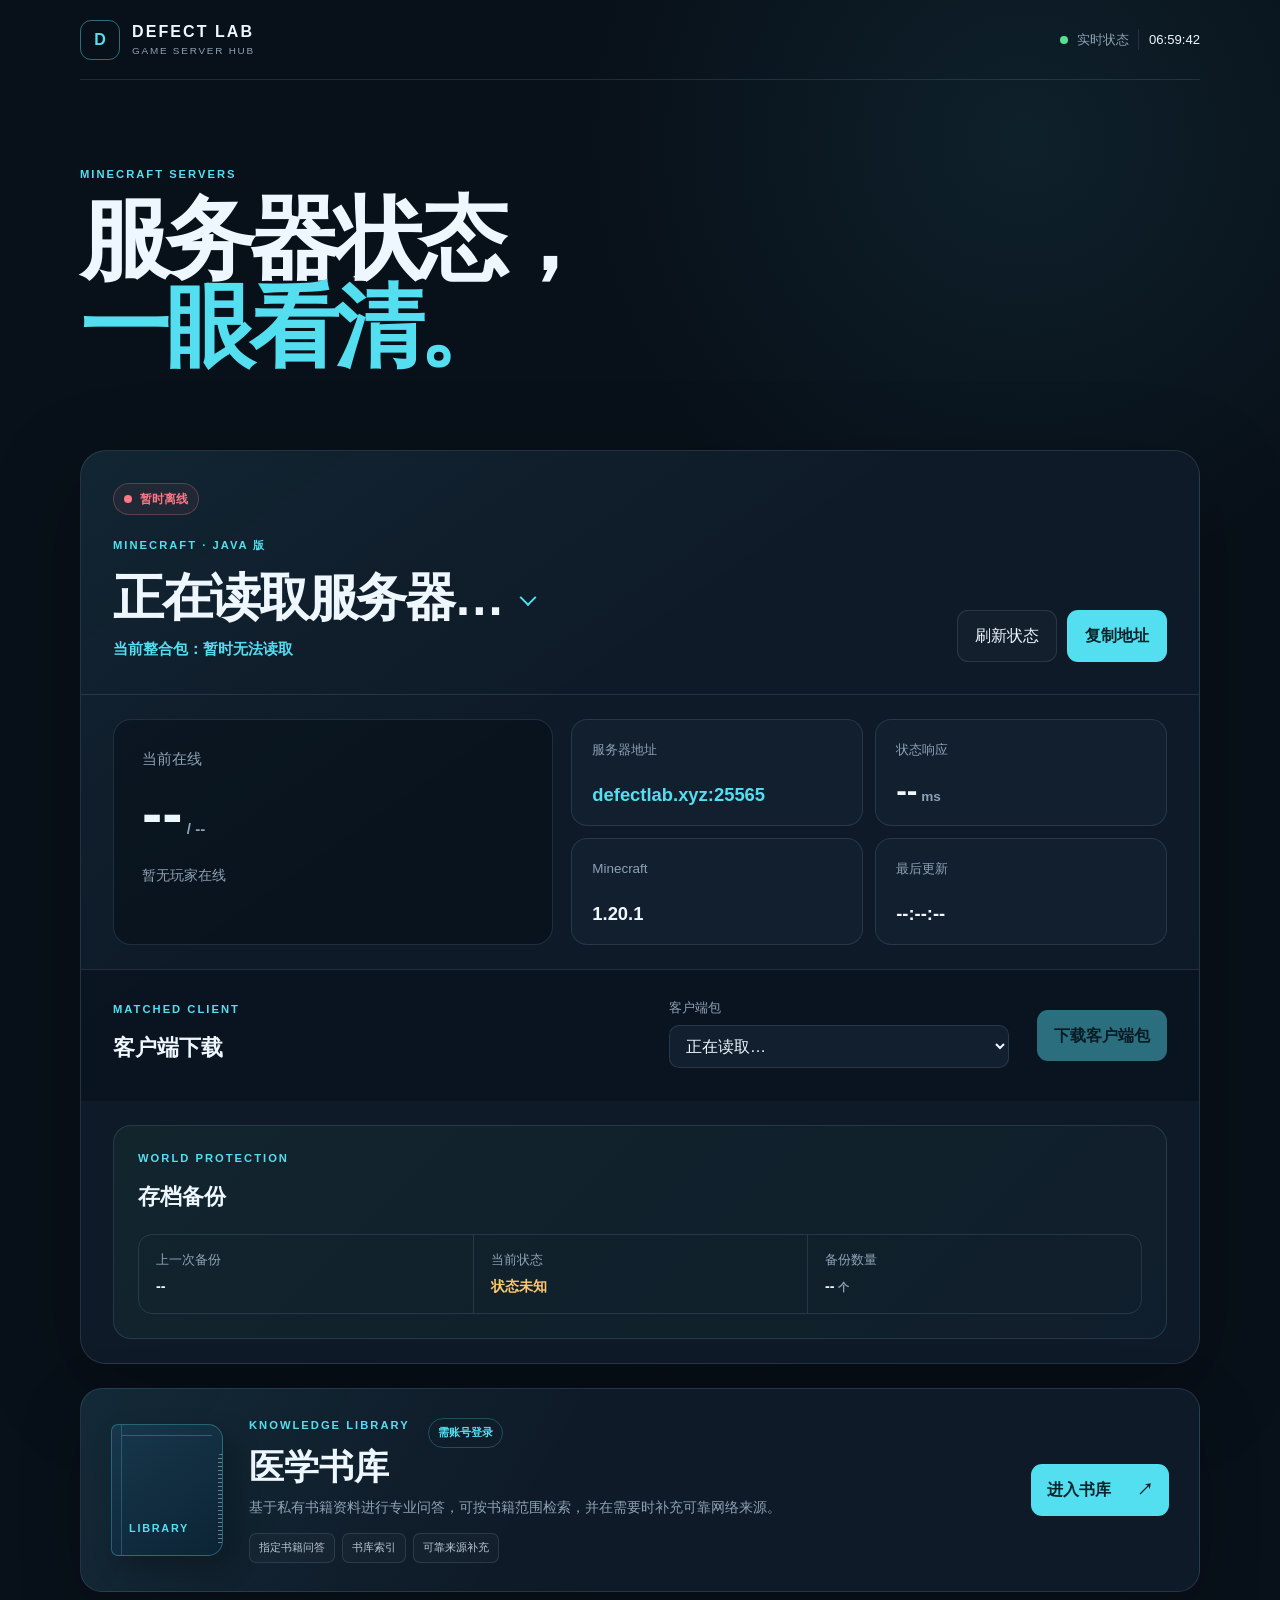
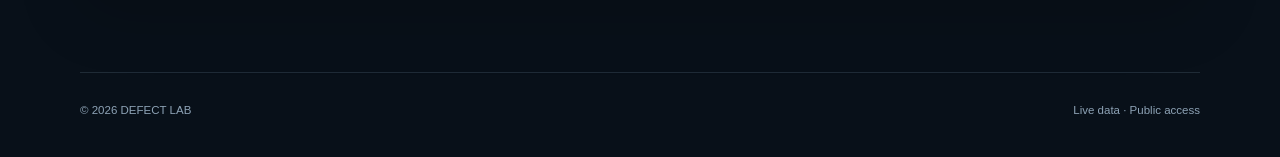
==== commit ed55c9ec: "Add medical library entry" ====
--- a/index.html
+++ b/index.html
@@ -117,6 +117,33 @@
       </section>
     </section>
 
+    <section class="library-panel" aria-labelledby="library-title">
+      <div class="library-visual" aria-hidden="true">
+        <span class="library-spine"></span>
+        <span class="library-pages"></span>
+        <strong>LIBRARY</strong>
+      </div>
+      <div class="library-copy">
+        <div class="library-title-row">
+          <div>
+            <p class="eyebrow">KNOWLEDGE LIBRARY</p>
+            <h2 id="library-title">医学书库</h2>
+          </div>
+          <span class="library-badge">需账号登录</span>
+        </div>
+        <p>基于私有书籍资料进行专业问答，可按书籍范围检索，并在需要时补充可靠网络来源。</p>
+        <div class="library-features" aria-label="书库功能">
+          <span>指定书籍问答</span>
+          <span>书库索引</span>
+          <span>可靠来源补充</span>
+        </div>
+      </div>
+      <a class="library-button" href="https://book.defectlab.xyz:21443/" target="_blank" rel="noreferrer">
+        <span>进入书库</span>
+        <span aria-hidden="true">↗</span>
+      </a>
+    </section>
+
     <!-- Temporarily hidden; remove the hidden attribute to restore the preserved Bot UI. -->
     <section class="assistant-panel" aria-labelledby="assistant-title" data-feature="bot" hidden>
       <div class="assistant-head">
--- a/styles.css
+++ b/styles.css
@@ -265,6 +265,93 @@
   text-align: center;
 }
 .download-button.disabled { opacity: .45; pointer-events: none; }
+.library-panel {
+  display: grid;
+  grid-template-columns: auto minmax(0, 1fr) auto;
+  gap: 26px;
+  align-items: center;
+  margin: 24px 0 80px;
+  padding: 28px 30px;
+  overflow: hidden;
+  border: 1px solid var(--border);
+  border-radius: 22px;
+  background:
+    linear-gradient(120deg, rgba(84, 223, 241, .08), transparent 42%),
+    var(--surface);
+  box-shadow: 0 20px 65px rgba(0, 0, 0, .18);
+}
+.library-visual {
+  position: relative;
+  display: flex;
+  width: 112px;
+  height: 132px;
+  flex-direction: column;
+  justify-content: flex-end;
+  overflow: hidden;
+  padding: 18px 17px;
+  border: 1px solid rgba(84, 223, 241, .32);
+  border-radius: 7px 15px 15px 7px;
+  background: linear-gradient(145deg, #17374a, #0b2435);
+  color: var(--cyan);
+  box-shadow: 10px 12px 28px rgba(0, 0, 0, .24);
+}
+.library-visual::before {
+  position: absolute;
+  inset: 10px 10px auto;
+  height: 1px;
+  background: rgba(84, 223, 241, .3);
+  content: "";
+}
+.library-visual strong { font-size: .68rem; letter-spacing: .16em; }
+.library-spine { position: absolute; inset: 0 auto 0 9px; width: 1px; background: rgba(84, 223, 241, .25); }
+.library-pages {
+  position: absolute;
+  right: -1px;
+  bottom: 9px;
+  width: 5px;
+  height: 92px;
+  border-radius: 3px 0 0 3px;
+  background: repeating-linear-gradient(to bottom, rgba(238, 247, 255, .75) 0 1px, transparent 1px 4px);
+  opacity: .55;
+}
+.library-copy { min-width: 0; }
+.library-title-row { display: flex; align-items: flex-start; gap: 18px; }
+.library-title-row > div { min-width: 0; }
+.library-title-row h2 { margin-bottom: 8px; font-size: clamp(1.65rem, 3vw, 2.2rem); line-height: 1.15; }
+.library-copy > p { max-width: 700px; margin-bottom: 14px; color: var(--muted); font-size: .9rem; }
+.library-badge {
+  flex: none;
+  margin-top: 1px;
+  padding: 5px 9px;
+  border: 1px solid rgba(84, 223, 241, .25);
+  border-radius: 999px;
+  color: var(--cyan);
+  font-size: .68rem;
+  font-weight: 700;
+}
+.library-features { display: flex; flex-wrap: wrap; gap: 7px; }
+.library-features span {
+  padding: 5px 9px;
+  border: 1px solid var(--border);
+  border-radius: 7px;
+  background: rgba(255, 255, 255, .025);
+  color: #b9c8d5;
+  font-size: .7rem;
+}
+.library-button {
+  display: inline-flex;
+  min-width: 138px;
+  align-items: center;
+  justify-content: space-between;
+  gap: 16px;
+  padding: 13px 16px;
+  border-radius: 11px;
+  background: var(--cyan);
+  color: #05242c;
+  font-weight: 800;
+  transition: 160ms ease;
+}
+.library-button:hover { transform: translateY(-2px); }
 .assistant-panel {
   margin: 24px 0 80px;
   padding: 30px;
@@ -373,6 +460,8 @@
   .server-main { grid-template-columns: 1fr; }
   .download-panel { grid-template-columns: 1fr 1fr; }
   .download-panel > div:first-child { grid-column: 1 / -1; }
+  .library-panel { grid-template-columns: auto minmax(0, 1fr); }
+  .library-button { grid-column: 2; justify-self: start; }
 }
 @media (max-width: 620px) {
   .topbar, main, footer { width: min(100% - 24px, 1120px); }
@@ -389,6 +478,11 @@
   .backup-metrics article + article { border-top: 1px solid var(--border); border-left: 0; }
   .download-panel { grid-template-columns: 1fr; }
   .download-panel > div:first-child { grid-column: auto; }
+  .library-panel { grid-template-columns: 1fr; gap: 20px; padding: 22px 20px; }
+  .library-visual { display: none; }
+  .library-title-row { display: block; }
+  .library-badge { display: inline-block; margin: 0 0 13px; }
+  .library-button { grid-column: auto; width: 100%; }
   .assistant-panel { padding: 20px; }
   .assistant-head { align-items: flex-start; }
   .visitor-badge { margin-top: 2px; }
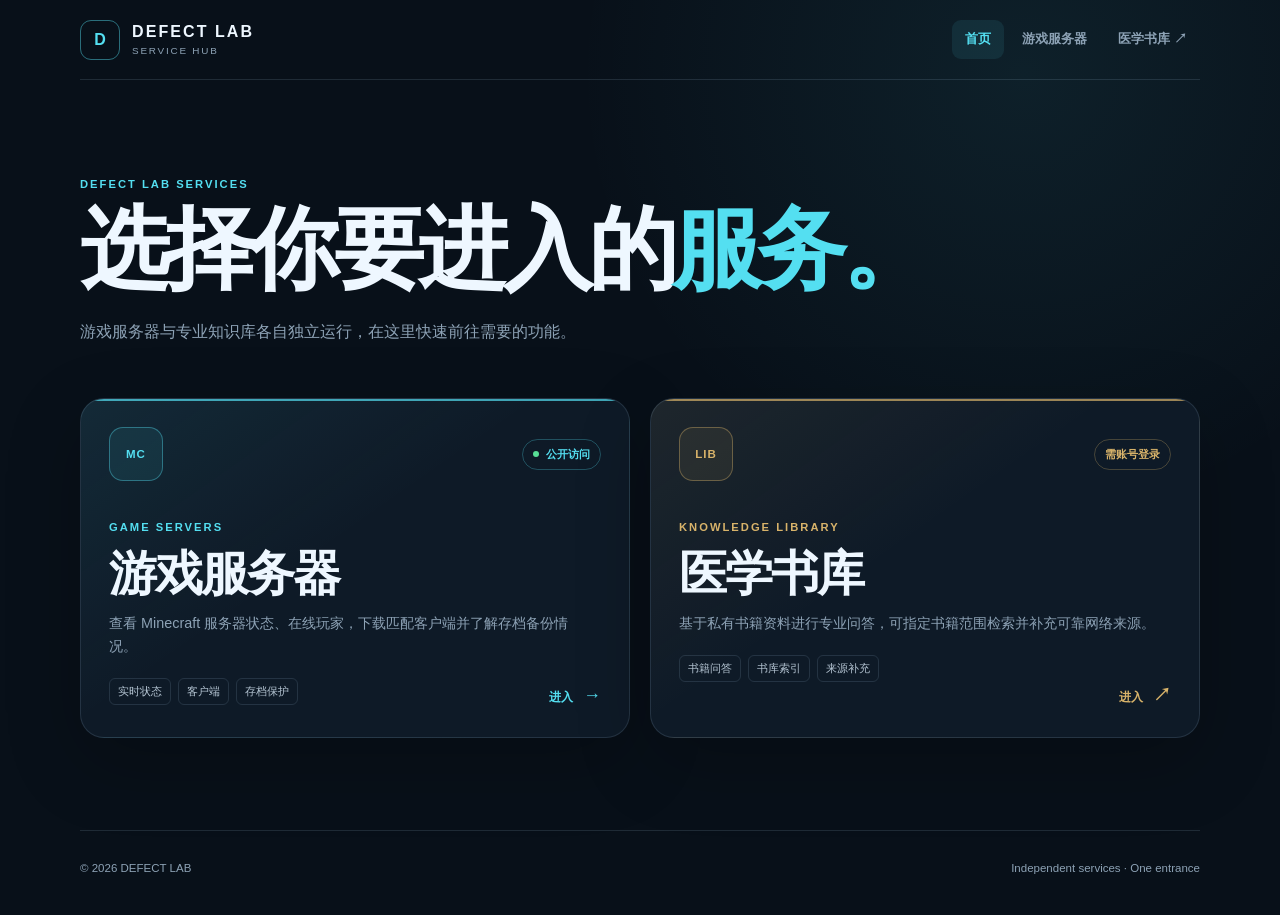
==== commit 1cfd88f1: "Create service navigation hub" ====
--- a/index.html
+++ b/index.html
@@ -3,176 +3,75 @@
 <head>
   <meta charset="utf-8">
   <meta name="viewport" content="width=device-width, initial-scale=1">
-  <meta name="description" content="Defect Lab Minecraft 服务器状态与整合包下载">
+  <meta name="description" content="Defect Lab 服务入口：Minecraft 游戏服务器与医学书库。">
   <meta name="theme-color" content="#07111f">
-  <meta property="og:title" content="Defect Lab · 服务器首页">
-  <meta property="og:description" content="查看 Minecraft 服务器状态、在线人数并下载匹配的整合包。">
+  <meta property="og:title" content="Defect Lab · 服务首页">
+  <meta property="og:description" content="进入 Defect Lab 游戏服务器或医学书库。">
   <meta property="og:image" content="https://www.defectlab.xyz/og.png">
-  <title>Defect Lab · 服务器首页</title>
+  <title>Defect Lab · 服务首页</title>
   <link rel="stylesheet" href="./styles.css">
-  <script src="./script.js" defer></script>
 </head>
-<body>
+<body class="hub-page">
   <div class="ambient ambient-one" aria-hidden="true"></div>
   <div class="ambient ambient-two" aria-hidden="true"></div>
 
   <header class="topbar">
-    <a class="brand" href="./" aria-label="Defect Lab 首页">
+    <a class="brand" href="./" aria-label="Defect Lab 服务首页">
       <span class="brand-mark">D</span>
-      <span><strong>DEFECT LAB</strong><small>GAME SERVER HUB</small></span>
+      <span><strong>DEFECT LAB</strong><small>SERVICE HUB</small></span>
     </a>
-    <div class="server-state">
-      <span class="pulse" aria-hidden="true"></span>
-      <span>实时状态</span>
-      <time id="server-time">--:--:--</time>
-    </div>
+    <nav class="site-nav" aria-label="主要服务">
+      <a class="active" href="./" aria-current="page">首页</a>
+      <a href="./minecraft/">游戏服务器</a>
+      <a href="https://book.defectlab.xyz:21443/" target="_blank" rel="noreferrer">医学书库 <span aria-hidden="true">↗</span></a>
+    </nav>
   </header>
 
-  <main>
-    <section class="hero">
-      <p class="eyebrow">MINECRAFT SERVERS</p>
-      <h1>服务器状态，<br><span>一眼看清。</span></h1>
+  <main class="hub-main">
+    <section class="hub-hero">
+      <p class="eyebrow">DEFECT LAB SERVICES</p>
+      <h1>选择你要进入的<span>服务。</span></h1>
+      <p>游戏服务器与专业知识库各自独立运行，在这里快速前往需要的功能。</p>
     </section>
 
-    <section class="server-panel" aria-labelledby="server-select-label">
-      <div class="panel-head">
-        <div class="server-identity">
-          <div class="status-pill loading" id="server-status">
-            <span class="status-dot" aria-hidden="true"></span>
-            <span id="status-text">正在连接</span>
-          </div>
-          <p class="eyebrow" id="server-edition">MINECRAFT · JAVA 版</p>
-          <label class="sr-only" id="server-select-label" for="server-select">选择服务器</label>
-          <div class="server-select-wrap">
-            <select id="server-select" aria-describedby="server-pack-summary">
-              <option>正在读取服务器…</option>
-            </select>
-          </div>
-          <p class="server-pack-summary" id="server-pack-summary">当前整合包：正在读取…</p>
-          <!-- MOTD remains available for future announcements without duplicating the server name. -->
-          <p class="motd" id="server-motd" hidden>正在读取服务器信息…</p>
+    <section class="service-grid" aria-label="可用服务">
+      <a class="service-card game-service" href="./minecraft/">
+        <div class="service-card-head">
+          <span class="service-icon" aria-hidden="true">MC</span>
+          <span class="service-state"><i></i>公开访问</span>
         </div>
-        <div class="panel-actions">
-          <button class="button ghost" type="button" id="refresh-status">刷新状态</button>
-          <button class="button primary" type="button" data-copy="defectlab.xyz:25565">复制地址</button>
+        <div class="service-card-copy">
+          <p class="eyebrow">GAME SERVERS</p>
+          <h2>游戏服务器</h2>
+          <p>查看 Minecraft 服务器状态、在线玩家，下载匹配客户端并了解存档备份情况。</p>
         </div>
-      </div>
+        <div class="service-meta">
+          <span>实时状态</span><span>客户端</span><span>存档保护</span>
+        </div>
+        <span class="service-arrow" aria-hidden="true">进入 <b>→</b></span>
+      </a>
 
-      <div class="server-main">
-        <div class="connection-card player-roster-card">
-          <span>当前在线</span>
-          <div class="player-count-row">
-            <strong class="player-total"><b id="players-online">--</b><small> / <span id="players-max">--</span></small></strong>
-          </div>
-          <div class="player-avatars" id="player-avatars" aria-label="当前在线玩家"></div>
+      <a class="service-card library-service" href="https://book.defectlab.xyz:21443/" target="_blank" rel="noreferrer">
+        <div class="service-card-head">
+          <span class="service-icon" aria-hidden="true">LIB</span>
+          <span class="service-state account">需账号登录</span>
         </div>
-
-        <div class="metrics" aria-label="服务器实时状态">
-          <article>
-            <span>服务器地址</span>
-            <strong class="text-value server-address-value"><code id="server-address">defectlab.xyz:25565</code></strong>
-          </article>
-          <article>
-            <span>状态响应</span>
-            <strong><b id="network-latency">--</b><small> ms</small></strong>
-          </article>
-          <article>
-            <span>Minecraft</span>
-            <strong class="text-value" id="minecraft-version">1.20.1</strong>
-          </article>
-          <article>
-            <span>最后更新</span>
-            <strong class="text-value" id="last-updated">--:--:--</strong>
-          </article>
+        <div class="service-card-copy">
+          <p class="eyebrow">KNOWLEDGE LIBRARY</p>
+          <h2>医学书库</h2>
+          <p>基于私有书籍资料进行专业问答，可指定书籍范围检索并补充可靠网络来源。</p>
         </div>
-      </div>
-
-      <div class="download-panel">
-        <div>
-          <p class="eyebrow">MATCHED CLIENT</p>
-          <h3>客户端下载</h3>
+        <div class="service-meta">
+          <span>书籍问答</span><span>书库索引</span><span>来源补充</span>
         </div>
-        <div class="download-controls">
-          <label for="modpack-select" id="pack-choice-label">客户端包</label>
-          <div class="pack-choice" id="modpack-single" aria-labelledby="pack-choice-label" hidden></div>
-          <select id="modpack-select" aria-label="选择客户端包">
-            <option>正在读取…</option>
-          </select>
-        </div>
-        <a class="download-button disabled" id="modpack-download" href="#" aria-disabled="true">下载客户端包</a>
-      </div>
-
-      <section class="backup-panel" aria-labelledby="backup-title">
-        <div class="backup-heading">
-          <div>
-            <p class="eyebrow">WORLD PROTECTION</p>
-            <h3 id="backup-title">存档备份</h3>
-          </div>
-        </div>
-        <div class="backup-metrics">
-          <article><span>上一次备份</span><strong id="backup-last-success">--</strong></article>
-          <article><span>当前状态</span><strong class="backup-enabled loading" id="backup-enabled">正在检查</strong></article>
-          <article><span>备份数量</span><strong><b id="backup-count">--</b><small> 个</small></strong></article>
-        </div>
-      </section>
-    </section>
-
-    <section class="library-panel" aria-labelledby="library-title">
-      <div class="library-visual" aria-hidden="true">
-        <span class="library-spine"></span>
-        <span class="library-pages"></span>
-        <strong>LIBRARY</strong>
-      </div>
-      <div class="library-copy">
-        <div class="library-title-row">
-          <div>
-            <p class="eyebrow">KNOWLEDGE LIBRARY</p>
-            <h2 id="library-title">医学书库</h2>
-          </div>
-          <span class="library-badge">需账号登录</span>
-        </div>
-        <p>基于私有书籍资料进行专业问答，可按书籍范围检索，并在需要时补充可靠网络来源。</p>
-        <div class="library-features" aria-label="书库功能">
-          <span>指定书籍问答</span>
-          <span>书库索引</span>
-          <span>可靠来源补充</span>
-        </div>
-      </div>
-      <a class="library-button" href="https://book.defectlab.xyz:21443/" target="_blank" rel="noreferrer">
-        <span>进入书库</span>
-        <span aria-hidden="true">↗</span>
+        <span class="service-arrow" aria-hidden="true">进入 <b>↗</b></span>
       </a>
-    </section>
-
-    <!-- Temporarily hidden; remove the hidden attribute to restore the preserved Bot UI. -->
-    <section class="assistant-panel" aria-labelledby="assistant-title" data-feature="bot" hidden>
-      <div class="assistant-head">
-        <div>
-          <p class="eyebrow">THE DEFECT</p>
-          <h2 id="assistant-title">故障机器人</h2>
-        </div>
-        <span class="visitor-badge"><span aria-hidden="true"></span>公开访客模式</span>
-      </div>
-
-      <div class="chat-log" id="chat-log" aria-live="polite" aria-label="聊天记录">
-        <div class="chat-message bot">你好，我是故障机器人（The Defect）。想了解服务器，或者随便聊聊都可以。</div>
-      </div>
-
-      <form class="chat-form" id="chat-form">
-        <label class="sr-only" for="chat-input">输入聊天消息</label>
-        <textarea id="chat-input" rows="2" maxlength="300" placeholder="输入消息…" required></textarea>
-        <div class="chat-form-footer">
-          <span><b id="chat-count">0</b>/300 · 每 10 分钟最多 5 条</span>
-          <button type="submit" id="chat-send">发送</button>
-        </div>
-      </form>
     </section>
   </main>
 
   <footer>
     <span>© 2026 DEFECT LAB</span>
-    <span>Live data · Public access</span>
+    <span>Independent services · One entrance</span>
   </footer>
-  <div class="toast" id="toast" role="status" aria-live="polite"></div>
 </body>
 </html>
--- a/styles.css
+++ b/styles.css
@@ -50,6 +50,18 @@
 .brand strong, .brand small { display: block; line-height: 1.2; }
 .brand strong { letter-spacing: .13em; }
 .brand small { margin-top: 4px; color: var(--muted); font-size: .62rem; letter-spacing: .18em; }
+.site-nav { display: flex; align-items: center; gap: 5px; }
+.site-nav a {
+  padding: 8px 12px;
+  border: 1px solid transparent;
+  border-radius: 9px;
+  color: var(--muted);
+  font-size: .8rem;
+  font-weight: 700;
+  transition: 150ms ease;
+}
+.site-nav a:hover { border-color: var(--border); color: var(--text); }
+.site-nav a.active { background: rgba(84, 223, 241, .09); color: var(--cyan); }
 .server-state { display: flex; align-items: center; gap: 9px; color: var(--muted); font-size: .82rem; }
 .server-state time { padding-left: 10px; border-left: 1px solid var(--border); color: var(--text); }
 .pulse, .status-dot { width: 8px; height: 8px; border-radius: 50%; background: var(--green); }
@@ -265,93 +277,79 @@
   text-align: center;
 }
 .download-button.disabled { opacity: .45; pointer-events: none; }
-.library-panel {
-  display: grid;
-  grid-template-columns: auto minmax(0, 1fr) auto;
-  gap: 26px;
-  align-items: center;
-  margin: 24px 0 80px;
-  padding: 28px 30px;
-  overflow: hidden;
-  border: 1px solid var(--border);
-  border-radius: 22px;
-  background:
-    linear-gradient(120deg, rgba(84, 223, 241, .08), transparent 42%),
-    var(--surface);
-  box-shadow: 0 20px 65px rgba(0, 0, 0, .18);
-}
-.library-visual {
+.game-page .server-panel { margin-bottom: 80px; }
+.hub-main { min-height: calc(100vh - 150px); }
+.hub-hero { max-width: 850px; padding: 96px 0 54px; }
+.hub-hero h1 { margin-bottom: 25px; font-size: clamp(3.3rem, 7vw, 6.2rem); }
+.hub-hero > p:last-child { max-width: 650px; margin-bottom: 0; color: var(--muted); font-size: 1rem; }
+.service-grid { display: grid; grid-template-columns: repeat(2, minmax(0, 1fr)); gap: 20px; padding-bottom: 86px; }
+.service-card {
+  --service-accent: var(--cyan);
   position: relative;
   display: flex;
-  width: 112px;
-  height: 132px;
+  min-height: 340px;
   flex-direction: column;
-  justify-content: flex-end;
   overflow: hidden;
-  padding: 18px 17px;
-  border: 1px solid rgba(84, 223, 241, .32);
-  border-radius: 7px 15px 15px 7px;
-  background: linear-gradient(145deg, #17374a, #0b2435);
-  color: var(--cyan);
-  box-shadow: 10px 12px 28px rgba(0, 0, 0, .24);
-}
-.library-visual::before {
+  padding: 28px;
+  border: 1px solid var(--border);
+  border-radius: 24px;
+  background:
+    linear-gradient(145deg, color-mix(in srgb, var(--service-accent) 8%, transparent), transparent 45%),
+    var(--surface);
+  box-shadow: 0 24px 75px rgba(0, 0, 0, .22);
+  transition: 180ms ease;
+}
+.service-card::before {
   position: absolute;
-  inset: 10px 10px auto;
-  height: 1px;
-  background: rgba(84, 223, 241, .3);
+  inset: 0 0 auto;
+  height: 2px;
+  background: var(--service-accent);
   content: "";
-}
-.library-visual strong { font-size: .68rem; letter-spacing: .16em; }
-.library-spine { position: absolute; inset: 0 auto 0 9px; width: 1px; background: rgba(84, 223, 241, .25); }
-.library-pages {
-  position: absolute;
-  right: -1px;
-  bottom: 9px;
-  width: 5px;
-  height: 92px;
-  border-radius: 3px 0 0 3px;
-  background: repeating-linear-gradient(to bottom, rgba(238, 247, 255, .75) 0 1px, transparent 1px 4px);
-  opacity: .55;
-}
-.library-copy { min-width: 0; }
-.library-title-row { display: flex; align-items: flex-start; gap: 18px; }
-.library-title-row > div { min-width: 0; }
-.library-title-row h2 { margin-bottom: 8px; font-size: clamp(1.65rem, 3vw, 2.2rem); line-height: 1.15; }
-.library-copy > p { max-width: 700px; margin-bottom: 14px; color: var(--muted); font-size: .9rem; }
-.library-badge {
-  flex: none;
-  margin-top: 1px;
-  padding: 5px 9px;
-  border: 1px solid rgba(84, 223, 241, .25);
+  opacity: .7;
+}
+.service-card:hover { border-color: color-mix(in srgb, var(--service-accent) 42%, transparent); transform: translateY(-5px); }
+.library-service { --service-accent: #d8b36a; }
+.service-card-head { display: flex; align-items: center; justify-content: space-between; gap: 18px; }
+.service-icon {
+  display: grid;
+  width: 54px;
+  height: 54px;
+  place-items: center;
+  border: 1px solid color-mix(in srgb, var(--service-accent) 38%, transparent);
+  border-radius: 14px;
+  background: color-mix(in srgb, var(--service-accent) 8%, transparent);
+  color: var(--service-accent);
+  font-size: .72rem;
+  font-weight: 900;
+  letter-spacing: .08em;
+}
+.service-state {
+  display: inline-flex;
+  align-items: center;
+  gap: 7px;
+  padding: 6px 10px;
+  border: 1px solid color-mix(in srgb, var(--service-accent) 28%, transparent);
   border-radius: 999px;
-  color: var(--cyan);
+  color: var(--service-accent);
   font-size: .68rem;
   font-weight: 700;
 }
-.library-features { display: flex; flex-wrap: wrap; gap: 7px; }
-.library-features span {
-  padding: 5px 9px;
-  border: 1px solid var(--border);
-  border-radius: 7px;
-  background: rgba(255, 255, 255, .025);
-  color: #b9c8d5;
-  font-size: .7rem;
-}
-.library-button {
-  display: inline-flex;
-  min-width: 138px;
-  align-items: center;
-  justify-content: space-between;
-  gap: 16px;
-  padding: 13px 16px;
-  border-radius: 11px;
-  background: var(--cyan);
-  color: #05242c;
+.service-state i { width: 6px; height: 6px; border-radius: 50%; background: var(--green); }
+.service-card-copy { margin-top: 38px; }
+.service-card-copy .eyebrow { color: var(--service-accent); }
+.service-card-copy h2 { margin-bottom: 12px; font-size: clamp(2rem, 4vw, 3rem); letter-spacing: -.04em; line-height: 1.05; }
+.service-card-copy > p:last-child { max-width: 480px; margin-bottom: 0; color: var(--muted); font-size: .9rem; }
+.service-meta { display: flex; flex-wrap: wrap; gap: 7px; margin-top: 20px; padding-right: 95px; }
+.service-meta span { padding: 4px 8px; border: 1px solid var(--border); border-radius: 6px; color: #b5c5d3; font-size: .66rem; }
+.service-arrow {
+  position: absolute;
+  right: 28px;
+  bottom: 28px;
+  color: var(--service-accent);
+  font-size: .78rem;
   font-weight: 800;
-  transition: 160ms ease;
-}
-.library-button:hover { transform: translateY(-2px); }
+}
+.service-arrow b { margin-left: 7px; font-size: 1.1rem; }
 .assistant-panel {
   margin: 24px 0 80px;
   padding: 30px;
@@ -460,13 +458,19 @@
   .server-main { grid-template-columns: 1fr; }
   .download-panel { grid-template-columns: 1fr 1fr; }
   .download-panel > div:first-child { grid-column: 1 / -1; }
-  .library-panel { grid-template-columns: auto minmax(0, 1fr); }
-  .library-button { grid-column: 2; justify-self: start; }
+}
+@media (max-width: 720px) {
+  .service-grid { grid-template-columns: 1fr; }
 }
 @media (max-width: 620px) {
   .topbar, main, footer { width: min(100% - 24px, 1120px); }
+  .topbar { min-height: 0; flex-wrap: wrap; gap: 13px; padding: 14px 0; }
+  .site-nav { display: grid; width: 100%; grid-template-columns: repeat(3, 1fr); }
+  .site-nav a { padding: 8px 5px; text-align: center; }
   .server-state > span:nth-child(2) { display: none; }
   .hero { padding: 64px 0 42px; }
+  .hub-hero { padding: 66px 0 42px; }
+  .hub-hero h1 { font-size: clamp(3rem, 16vw, 4.6rem); }
   .panel-head, .server-main, .download-panel { padding-inline: 20px; }
   .panel-head { display: block; }
   .panel-actions { margin-top: 24px; }
@@ -478,11 +482,11 @@
   .backup-metrics article + article { border-top: 1px solid var(--border); border-left: 0; }
   .download-panel { grid-template-columns: 1fr; }
   .download-panel > div:first-child { grid-column: auto; }
-  .library-panel { grid-template-columns: 1fr; gap: 20px; padding: 22px 20px; }
-  .library-visual { display: none; }
-  .library-title-row { display: block; }
-  .library-badge { display: inline-block; margin: 0 0 13px; }
-  .library-button { grid-column: auto; width: 100%; }
+  .service-grid { gap: 14px; padding-bottom: 62px; }
+  .service-card { min-height: 320px; padding: 22px; }
+  .service-card-copy { margin-top: 30px; }
+  .service-meta { padding-right: 0; }
+  .service-arrow { right: 22px; bottom: 22px; }
   .assistant-panel { padding: 20px; }
   .assistant-head { align-items: flex-start; }
   .visitor-badge { margin-top: 2px; }
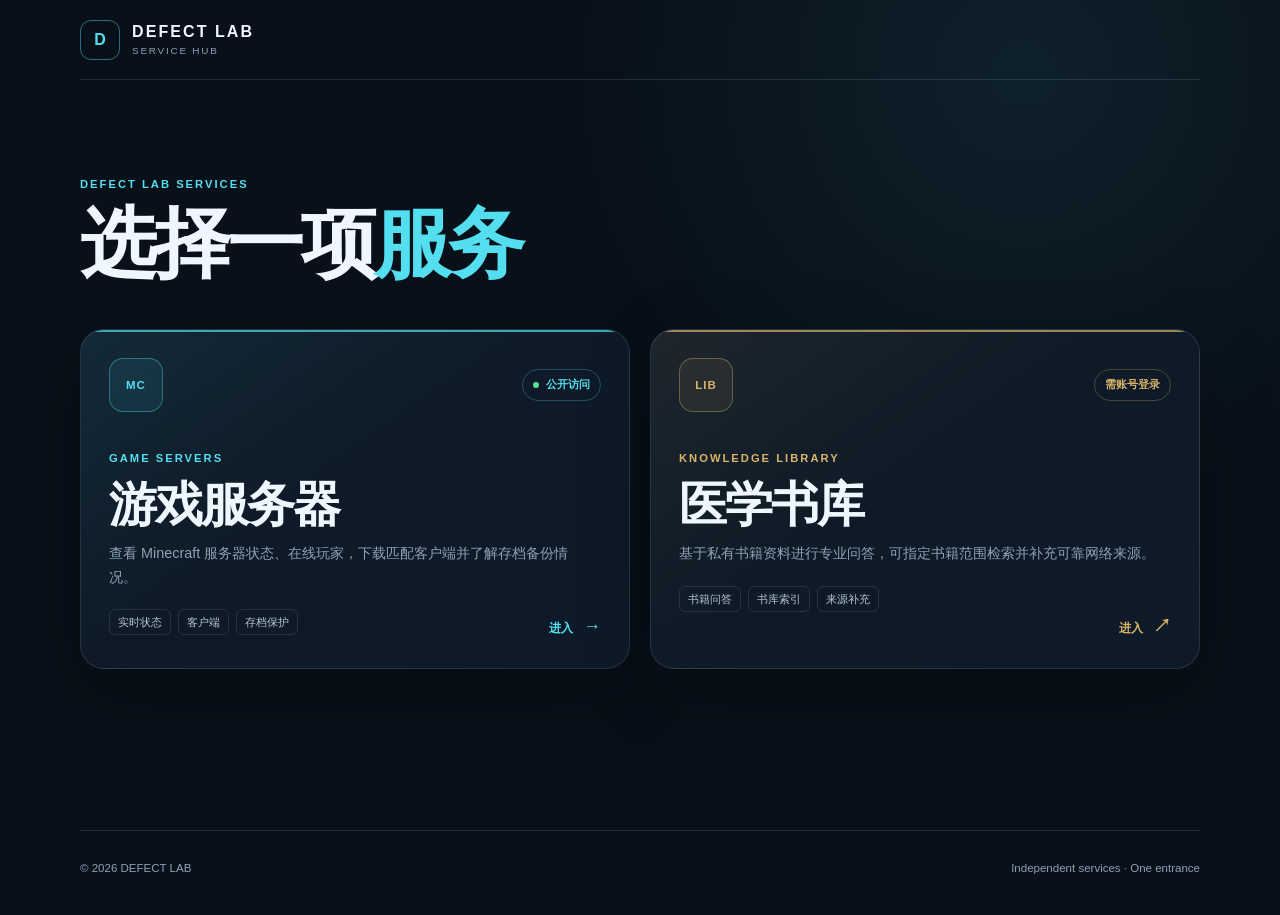
==== commit 494584ea: "Simplify service headings and navigation" ====
--- a/index.html
+++ b/index.html
@@ -20,18 +20,12 @@
       <span class="brand-mark">D</span>
       <span><strong>DEFECT LAB</strong><small>SERVICE HUB</small></span>
     </a>
-    <nav class="site-nav" aria-label="主要服务">
-      <a class="active" href="./" aria-current="page">首页</a>
-      <a href="./minecraft/">游戏服务器</a>
-      <a href="https://book.defectlab.xyz:21443/" target="_blank" rel="noreferrer">医学书库 <span aria-hidden="true">↗</span></a>
-    </nav>
   </header>
 
   <main class="hub-main">
     <section class="hub-hero">
       <p class="eyebrow">DEFECT LAB SERVICES</p>
-      <h1>选择你要进入的<span>服务。</span></h1>
-      <p>游戏服务器与专业知识库各自独立运行，在这里快速前往需要的功能。</p>
+      <h1>选择一项<span>服务</span></h1>
     </section>
 
     <section class="service-grid" aria-label="可用服务">
--- a/styles.css
+++ b/styles.css
@@ -1,52 +1,52 @@
-:root {
-  color-scheme: dark;
-  --bg: #081019;
-  --surface: #0e1a27;
-  --surface-soft: #111f2e;
-  --border: rgba(172, 205, 235, .14);
-  --text: #eef7ff;
-  --muted: #8da2b5;
-  --cyan: #54dff1;
-  --green: #58df96;
-  --amber: #ffc86b;
-  --red: #ff7886;
-}
-
-* { box-sizing: border-box; }
-html { scroll-behavior: smooth; }
-body {
-  min-width: 320px;
-  margin: 0;
-  background:
-    radial-gradient(circle at 80% 8%, rgba(84, 223, 241, .08), transparent 28rem),
-    var(--bg);
-  color: var(--text);
-  font-family: Inter, "Segoe UI", "PingFang SC", "Microsoft YaHei", sans-serif;
-  line-height: 1.6;
-}
-a { color: inherit; text-decoration: none; }
-button, select { font: inherit; }
-button, a, select { -webkit-tap-highlight-color: transparent; }
-.ambient { display: none; }
-.topbar, main, footer { width: min(1120px, calc(100% - 40px)); margin-inline: auto; }
-.topbar {
-  display: flex;
-  min-height: 80px;
-  align-items: center;
-  justify-content: space-between;
-  border-bottom: 1px solid var(--border);
-}
-.brand { display: inline-flex; align-items: center; gap: 12px; }
-.brand-mark {
-  display: grid;
-  width: 40px;
-  height: 40px;
-  place-items: center;
-  border: 1px solid rgba(84, 223, 241, .45);
-  border-radius: 11px;
-  color: var(--cyan);
-  font-weight: 900;
-}
+:root {
+  color-scheme: dark;
+  --bg: #081019;
+  --surface: #0e1a27;
+  --surface-soft: #111f2e;
+  --border: rgba(172, 205, 235, .14);
+  --text: #eef7ff;
+  --muted: #8da2b5;
+  --cyan: #54dff1;
+  --green: #58df96;
+  --amber: #ffc86b;
+  --red: #ff7886;
+}
+
+* { box-sizing: border-box; }
+html { scroll-behavior: smooth; }
+body {
+  min-width: 320px;
+  margin: 0;
+  background:
+    radial-gradient(circle at 80% 8%, rgba(84, 223, 241, .08), transparent 28rem),
+    var(--bg);
+  color: var(--text);
+  font-family: Inter, "Segoe UI", "PingFang SC", "Microsoft YaHei", sans-serif;
+  line-height: 1.6;
+}
+a { color: inherit; text-decoration: none; }
+button, select { font: inherit; }
+button, a, select { -webkit-tap-highlight-color: transparent; }
+.ambient { display: none; }
+.topbar, main, footer { width: min(1120px, calc(100% - 40px)); margin-inline: auto; }
+.topbar {
+  display: flex;
+  min-height: 80px;
+  align-items: center;
+  justify-content: space-between;
+  border-bottom: 1px solid var(--border);
+}
+.brand { display: inline-flex; align-items: center; gap: 12px; }
+.brand-mark {
+  display: grid;
+  width: 40px;
+  height: 40px;
+  place-items: center;
+  border: 1px solid rgba(84, 223, 241, .45);
+  border-radius: 11px;
+  color: var(--cyan);
+  font-weight: 900;
+}
 .brand strong, .brand small { display: block; line-height: 1.2; }
 .brand strong { letter-spacing: .13em; }
 .brand small { margin-top: 4px; color: var(--muted); font-size: .62rem; letter-spacing: .18em; }
@@ -63,30 +63,30 @@
 .site-nav a:hover { border-color: var(--border); color: var(--text); }
 .site-nav a.active { background: rgba(84, 223, 241, .09); color: var(--cyan); }
 .server-state { display: flex; align-items: center; gap: 9px; color: var(--muted); font-size: .82rem; }
-.server-state time { padding-left: 10px; border-left: 1px solid var(--border); color: var(--text); }
-.pulse, .status-dot { width: 8px; height: 8px; border-radius: 50%; background: var(--green); }
-.pulse { box-shadow: 0 0 0 0 rgba(88, 223, 150, .55); animation: pulse 2.2s infinite; }
-@keyframes pulse { 70% { box-shadow: 0 0 0 8px rgba(88, 223, 150, 0); } }
-.hero { max-width: 790px; padding: 86px 0 54px; }
-.eyebrow { margin: 0 0 12px; color: var(--cyan); font-size: .7rem; font-weight: 800; letter-spacing: .18em; }
-h1, h2, h3, p { margin-top: 0; }
-h1 { margin-bottom: 24px; font-size: clamp(3.1rem, 7vw, 6rem); letter-spacing: -.06em; line-height: .98; }
-h1 span { color: var(--cyan); }
-.server-panel {
-  overflow: hidden;
-  border: 1px solid var(--border);
-  border-radius: 26px;
-  background: linear-gradient(145deg, rgba(84, 223, 241, .055), transparent 35%), var(--surface);
-  box-shadow: 0 26px 90px rgba(0, 0, 0, .25);
-}
-.panel-head {
-  display: flex;
-  align-items: flex-end;
-  justify-content: space-between;
-  gap: 28px;
-  padding: 32px;
-  border-bottom: 1px solid var(--border);
-}
+.server-state time { padding-left: 10px; border-left: 1px solid var(--border); color: var(--text); }
+.pulse, .status-dot { width: 8px; height: 8px; border-radius: 50%; background: var(--green); }
+.pulse { box-shadow: 0 0 0 0 rgba(88, 223, 150, .55); animation: pulse 2.2s infinite; }
+@keyframes pulse { 70% { box-shadow: 0 0 0 8px rgba(88, 223, 150, 0); } }
+.hero { max-width: 790px; padding: 86px 0 54px; }
+.eyebrow { margin: 0 0 12px; color: var(--cyan); font-size: .7rem; font-weight: 800; letter-spacing: .18em; }
+h1, h2, h3, p { margin-top: 0; }
+h1 { margin-bottom: 24px; font-size: clamp(3.1rem, 7vw, 6rem); letter-spacing: -.06em; line-height: .98; }
+h1 span { color: var(--cyan); }
+.server-panel {
+  overflow: hidden;
+  border: 1px solid var(--border);
+  border-radius: 26px;
+  background: linear-gradient(145deg, rgba(84, 223, 241, .055), transparent 35%), var(--surface);
+  box-shadow: 0 26px 90px rgba(0, 0, 0, .25);
+}
+.panel-head {
+  display: flex;
+  align-items: flex-end;
+  justify-content: space-between;
+  gap: 28px;
+  padding: 32px;
+  border-bottom: 1px solid var(--border);
+}
 .server-identity { min-width: 0; flex: 1; }
 .server-select-wrap {
   position: relative;
@@ -126,117 +126,117 @@
 #server-select option { background: var(--surface); color: var(--text); font-size: 1rem; }
 .server-pack-summary { margin: 6px 0 0; color: var(--cyan); font-size: .92rem; font-weight: 700; }
 .motd { margin-bottom: 0; color: var(--muted); }
-.status-pill {
-  display: inline-flex;
-  align-items: center;
-  gap: 8px;
-  margin-bottom: 22px;
-  padding: 6px 10px;
-  border: 1px solid rgba(88, 223, 150, .24);
-  border-radius: 999px;
-  background: rgba(88, 223, 150, .07);
-  color: var(--green);
-  font-size: .72rem;
-  font-weight: 800;
-}
-.status-pill.loading { border-color: var(--border); background: rgba(255,255,255,.03); color: var(--muted); }
-.status-pill.loading .status-dot { background: var(--muted); }
-.status-pill.offline { border-color: rgba(255,120,134,.28); background: rgba(255,120,134,.07); color: var(--red); }
-.status-pill.offline .status-dot { background: var(--red); }
-.panel-actions { display: flex; flex-wrap: wrap; gap: 10px; }
-.button {
-  padding: 12px 17px;
-  border: 1px solid transparent;
-  border-radius: 11px;
-  cursor: pointer;
-  transition: 160ms ease;
-}
-.button.primary { background: var(--cyan); color: #05242c; font-weight: 800; }
-.button.ghost { border-color: var(--border); background: rgba(255,255,255,.025); color: var(--text); }
-.button:hover { transform: translateY(-2px); }
-.button:disabled { cursor: wait; opacity: .55; transform: none; }
-.server-main {
-  display: grid;
-  grid-template-columns: minmax(0, .85fr) minmax(480px, 1.15fr);
-  gap: 18px;
-  padding: 24px 32px;
-}
-.connection-card {
-  display: flex;
-  min-height: 226px;
-  flex-direction: column;
-  justify-content: center;
-  padding: 28px;
-  border: 1px solid var(--border);
-  border-radius: 18px;
-  background: rgba(5, 13, 21, .48);
-}
+.status-pill {
+  display: inline-flex;
+  align-items: center;
+  gap: 8px;
+  margin-bottom: 22px;
+  padding: 6px 10px;
+  border: 1px solid rgba(88, 223, 150, .24);
+  border-radius: 999px;
+  background: rgba(88, 223, 150, .07);
+  color: var(--green);
+  font-size: .72rem;
+  font-weight: 800;
+}
+.status-pill.loading { border-color: var(--border); background: rgba(255,255,255,.03); color: var(--muted); }
+.status-pill.loading .status-dot { background: var(--muted); }
+.status-pill.offline { border-color: rgba(255,120,134,.28); background: rgba(255,120,134,.07); color: var(--red); }
+.status-pill.offline .status-dot { background: var(--red); }
+.panel-actions { display: flex; flex-wrap: wrap; gap: 10px; }
+.button {
+  padding: 12px 17px;
+  border: 1px solid transparent;
+  border-radius: 11px;
+  cursor: pointer;
+  transition: 160ms ease;
+}
+.button.primary { background: var(--cyan); color: #05242c; font-weight: 800; }
+.button.ghost { border-color: var(--border); background: rgba(255,255,255,.025); color: var(--text); }
+.button:hover { transform: translateY(-2px); }
+.button:disabled { cursor: wait; opacity: .55; transform: none; }
+.server-main {
+  display: grid;
+  grid-template-columns: minmax(0, .85fr) minmax(480px, 1.15fr);
+  gap: 18px;
+  padding: 24px 32px;
+}
+.connection-card {
+  display: flex;
+  min-height: 226px;
+  flex-direction: column;
+  justify-content: center;
+  padding: 28px;
+  border: 1px solid var(--border);
+  border-radius: 18px;
+  background: rgba(5, 13, 21, .48);
+}
 .connection-card > span { color: var(--muted); font-size: .92rem; }
-.player-roster-card { justify-content: flex-start; }
-.player-count-row { margin-top: 12px; }
-.player-total { font-size: clamp(2.8rem, 5vw, 3.8rem); line-height: 1; }
-.player-total small { color: var(--muted); font-size: .95rem; font-weight: 600; }
-.metrics { display: grid; grid-template-columns: 1fr 1fr; gap: 12px; }
-.metrics article {
-  display: flex;
-  min-height: 107px;
-  flex-direction: column;
-  justify-content: space-between;
-  padding: 19px 20px;
-  border: 1px solid var(--border);
-  border-radius: 16px;
-  background: var(--surface-soft);
-}
+.player-roster-card { justify-content: flex-start; }
+.player-count-row { margin-top: 12px; }
+.player-total { font-size: clamp(2.8rem, 5vw, 3.8rem); line-height: 1; }
+.player-total small { color: var(--muted); font-size: .95rem; font-weight: 600; }
+.metrics { display: grid; grid-template-columns: 1fr 1fr; gap: 12px; }
+.metrics article {
+  display: flex;
+  min-height: 107px;
+  flex-direction: column;
+  justify-content: space-between;
+  padding: 19px 20px;
+  border: 1px solid var(--border);
+  border-radius: 16px;
+  background: var(--surface-soft);
+}
 .metrics article > span { color: var(--muted); font-size: .84rem; }
-.metrics strong { font-size: 2rem; line-height: 1; }
-.metrics strong small { color: var(--muted); font-size: .85rem; font-weight: 600; }
-.metrics .text-value { font-size: 1.15rem; line-height: 1.2; }
-.server-address-value code { color: var(--cyan); font: inherit; overflow-wrap: anywhere; }
-.player-avatars { display: flex; min-width: 0; flex-wrap: wrap; gap: 14px; margin-top: 20px; }
-.player-entry { width: 58px; min-width: 0; text-align: center; }
-.player-avatar {
-  position: relative;
-  display: grid;
-  width: 48px;
-  height: 48px;
-  margin: 0 auto;
-  place-items: center;
-  overflow: hidden;
-  border: 2px solid #15283a;
-  border-radius: 9px;
-  background: #173047;
-  box-shadow: 0 5px 14px rgba(0, 0, 0, .22);
-  transition: 150ms ease;
-}
-.player-entry:hover .player-avatar { z-index: 2; transform: translateY(-3px); }
-.player-avatar img { width: 100%; height: 100%; object-fit: cover; image-rendering: pixelated; }
-.avatar-fallback { display: none; color: var(--cyan); font-size: .8rem; font-weight: 800; }
-.player-avatar.failed img { display: none; }
-.player-avatar.failed .avatar-fallback { display: block; }
-.player-avatar.more { color: var(--muted); font-size: .68rem; font-weight: 800; }
-.player-name {
-  display: block;
-  overflow: hidden;
-  margin-top: 7px;
-  color: var(--muted);
-  font-size: .66rem;
-  text-overflow: ellipsis;
-  white-space: nowrap;
-}
+.metrics strong { font-size: 2rem; line-height: 1; }
+.metrics strong small { color: var(--muted); font-size: .85rem; font-weight: 600; }
+.metrics .text-value { font-size: 1.15rem; line-height: 1.2; }
+.server-address-value code { color: var(--cyan); font: inherit; overflow-wrap: anywhere; }
+.player-avatars { display: flex; min-width: 0; flex-wrap: wrap; gap: 14px; margin-top: 20px; }
+.player-entry { width: 58px; min-width: 0; text-align: center; }
+.player-avatar {
+  position: relative;
+  display: grid;
+  width: 48px;
+  height: 48px;
+  margin: 0 auto;
+  place-items: center;
+  overflow: hidden;
+  border: 2px solid #15283a;
+  border-radius: 9px;
+  background: #173047;
+  box-shadow: 0 5px 14px rgba(0, 0, 0, .22);
+  transition: 150ms ease;
+}
+.player-entry:hover .player-avatar { z-index: 2; transform: translateY(-3px); }
+.player-avatar img { width: 100%; height: 100%; object-fit: cover; image-rendering: pixelated; }
+.avatar-fallback { display: none; color: var(--cyan); font-size: .8rem; font-weight: 800; }
+.player-avatar.failed img { display: none; }
+.player-avatar.failed .avatar-fallback { display: block; }
+.player-avatar.more { color: var(--muted); font-size: .68rem; font-weight: 800; }
+.player-name {
+  display: block;
+  overflow: hidden;
+  margin-top: 7px;
+  color: var(--muted);
+  font-size: .66rem;
+  text-overflow: ellipsis;
+  white-space: nowrap;
+}
 .player-empty { margin: 0; color: var(--muted); font-size: .88rem; }
 .backup-panel {
   margin: 24px 32px;
-  padding: 24px;
-  border: 1px solid var(--border);
-  border-radius: 18px;
-  background: linear-gradient(135deg, rgba(88, 223, 150, .055), rgba(101, 217, 239, .025));
-}
+  padding: 24px;
+  border: 1px solid var(--border);
+  border-radius: 18px;
+  background: linear-gradient(135deg, rgba(88, 223, 150, .055), rgba(101, 217, 239, .025));
+}
 .backup-heading { display: flex; align-items: center; justify-content: space-between; gap: 20px; }
 .backup-heading h3 { margin-bottom: 5px; font-size: 1.35rem; }
 .backup-metrics { display: grid; grid-template-columns: repeat(3, 1fr); margin-top: 14px; border: 1px solid var(--border); border-radius: 14px; }
-.backup-metrics article { min-width: 0; padding: 15px 17px; }
-.backup-metrics article + article { border-left: 1px solid var(--border); }
-.backup-metrics span, .backup-metrics strong { display: block; }
+.backup-metrics article { min-width: 0; padding: 15px 17px; }
+.backup-metrics article + article { border-left: 1px solid var(--border); }
+.backup-metrics span, .backup-metrics strong { display: block; }
 .backup-metrics span { color: var(--muted); font-size: .8rem; }
 .backup-metrics strong { margin-top: 5px; overflow-wrap: anywhere; font-size: .9rem; }
 .backup-metrics small { color: var(--muted); font-size: .7rem; }
@@ -245,43 +245,47 @@
 .backup-enabled.warning { color: var(--amber); }
 .backup-enabled.disabled { color: var(--muted); }
 .download-panel {
-  display: grid;
-  grid-template-columns: minmax(0, 1fr) minmax(260px, 340px) auto;
-  gap: 28px;
-  align-items: center;
+  display: grid;
+  grid-template-columns: minmax(0, 1fr) minmax(260px, 340px) auto;
+  gap: 28px;
+  align-items: center;
   margin-top: 0;
-  padding: 28px 32px;
-  border-top: 1px solid var(--border);
-  background: rgba(5, 13, 21, .38);
-}
-.download-panel h3 { margin-bottom: 5px; font-size: 1.35rem; }
-.download-panel p:last-child { margin-bottom: 0; color: var(--muted); font-size: .82rem; }
+  padding: 28px 32px;
+  border-top: 1px solid var(--border);
+  background: rgba(5, 13, 21, .38);
+}
+.download-panel h3 { margin-bottom: 5px; font-size: 1.35rem; }
+.download-panel p:last-child { margin-bottom: 0; color: var(--muted); font-size: .82rem; }
 .download-controls label { display: block; color: var(--muted); font-size: .8rem; }
 .download-controls select, .pack-choice {
   width: 100%;
   margin: 7px 0 5px;
   padding: 11px 12px;
-  border: 1px solid var(--border);
-  border-radius: 10px;
+  border: 1px solid var(--border);
+  border-radius: 10px;
   background: var(--surface-soft);
   color: var(--text);
 }
 .pack-choice { min-height: 48px; }
-.download-button {
-  min-width: 128px;
-  padding: 13px 17px;
-  border-radius: 11px;
-  background: var(--cyan);
-  color: #05242c;
-  font-weight: 800;
-  text-align: center;
-}
+.download-button {
+  min-width: 128px;
+  padding: 13px 17px;
+  border-radius: 11px;
+  background: var(--cyan);
+  color: #05242c;
+  font-weight: 800;
+  text-align: center;
+}
 .download-button.disabled { opacity: .45; pointer-events: none; }
-.game-page .server-panel { margin-bottom: 80px; }
+.game-page .server-panel { margin-top: 58px; margin-bottom: 80px; }
 .hub-main { min-height: calc(100vh - 150px); }
-.hub-hero { max-width: 850px; padding: 96px 0 54px; }
-.hub-hero h1 { margin-bottom: 25px; font-size: clamp(3.3rem, 7vw, 6.2rem); }
-.hub-hero > p:last-child { max-width: 650px; margin-bottom: 0; color: var(--muted); font-size: 1rem; }
+.hub-hero { max-width: 960px; padding: 96px 0 48px; }
+.hub-hero h1 {
+  margin-bottom: 0;
+  font-size: clamp(3.1rem, 6vw, 5rem);
+  letter-spacing: -.045em;
+  white-space: nowrap;
+}
 .service-grid { display: grid; grid-template-columns: repeat(2, minmax(0, 1fr)); gap: 20px; padding-bottom: 86px; }
 .service-card {
   --service-accent: var(--cyan);
@@ -351,109 +355,109 @@
 }
 .service-arrow b { margin-left: 7px; font-size: 1.1rem; }
 .assistant-panel {
-  margin: 24px 0 80px;
-  padding: 30px;
-  border: 1px solid var(--border);
-  border-radius: 22px;
-  background: var(--surface);
-}
-.assistant-head { display: flex; align-items: center; justify-content: space-between; gap: 24px; margin-bottom: 22px; }
-.assistant-head h2 { margin-bottom: 0; font-size: 1.65rem; }
-.visitor-badge {
-  display: inline-flex;
-  align-items: center;
-  gap: 7px;
-  padding: 7px 11px;
-  border: 1px solid rgba(88, 223, 150, .25);
-  border-radius: 999px;
-  color: var(--green);
-  font-size: .72rem;
-}
-.visitor-badge span { width: 7px; height: 7px; border-radius: 50%; background: var(--green); }
-.chat-log {
-  display: flex;
-  height: 380px;
-  flex-direction: column;
-  gap: 12px;
-  overflow-y: auto;
-  padding: 20px;
-  border: 1px solid var(--border);
-  border-radius: 16px;
-  background: rgba(5, 13, 21, .52);
-  scrollbar-color: rgba(141,162,181,.35) transparent;
-}
-.chat-message {
-  max-width: min(78%, 700px);
-  padding: 11px 14px;
-  border-radius: 14px;
-  white-space: pre-wrap;
-  overflow-wrap: anywhere;
-  font-size: .9rem;
-}
-.chat-message.bot { align-self: flex-start; border: 1px solid var(--border); background: var(--surface-soft); }
-.chat-message.user { align-self: flex-end; background: var(--cyan); color: #05242c; }
-.chat-message.error { align-self: center; color: var(--red); font-size: .8rem; }
-.chat-message.typing { color: var(--muted); }
-.chat-form {
-  margin-top: 12px;
-  padding: 12px;
-  border: 1px solid var(--border);
-  border-radius: 15px;
-  background: rgba(5, 13, 21, .52);
-}
-.chat-form textarea {
-  display: block;
-  width: 100%;
-  min-height: 58px;
-  resize: vertical;
-  border: 0;
-  outline: 0;
-  background: transparent;
-  color: var(--text);
-  line-height: 1.55;
-}
-.chat-form textarea::placeholder { color: #667b8f; }
-.chat-form-footer { display: flex; align-items: center; justify-content: space-between; gap: 16px; }
-.chat-form-footer span { color: var(--muted); font-size: .7rem; }
-.chat-form-footer b { font-weight: 600; }
-.chat-form-footer button {
-  min-width: 82px;
-  padding: 9px 15px;
-  border: 0;
-  border-radius: 9px;
-  background: var(--cyan);
-  color: #05242c;
-  cursor: pointer;
-  font-weight: 800;
-}
-.chat-form-footer button:disabled { cursor: wait; opacity: .55; }
-.sr-only {
-  position: absolute;
-  width: 1px;
-  height: 1px;
-  padding: 0;
-  margin: -1px;
-  overflow: hidden;
-  clip: rect(0, 0, 0, 0);
-  white-space: nowrap;
-  border: 0;
-}
-footer { display: flex; justify-content: space-between; padding: 28px 0 38px; border-top: 1px solid var(--border); color: var(--muted); font-size: .72rem; }
-.toast {
-  position: fixed;
-  right: 24px;
-  bottom: 24px;
-  padding: 10px 15px;
-  border: 1px solid rgba(88, 223, 150, .32);
-  border-radius: 10px;
-  background: #102b24;
-  color: var(--green);
-  opacity: 0;
-  transform: translateY(10px);
-  transition: 160ms ease;
-}
-.toast.show { opacity: 1; transform: translateY(0); }
-:focus-visible { outline: 2px solid var(--cyan); outline-offset: 3px; }
+  margin: 24px 0 80px;
+  padding: 30px;
+  border: 1px solid var(--border);
+  border-radius: 22px;
+  background: var(--surface);
+}
+.assistant-head { display: flex; align-items: center; justify-content: space-between; gap: 24px; margin-bottom: 22px; }
+.assistant-head h2 { margin-bottom: 0; font-size: 1.65rem; }
+.visitor-badge {
+  display: inline-flex;
+  align-items: center;
+  gap: 7px;
+  padding: 7px 11px;
+  border: 1px solid rgba(88, 223, 150, .25);
+  border-radius: 999px;
+  color: var(--green);
+  font-size: .72rem;
+}
+.visitor-badge span { width: 7px; height: 7px; border-radius: 50%; background: var(--green); }
+.chat-log {
+  display: flex;
+  height: 380px;
+  flex-direction: column;
+  gap: 12px;
+  overflow-y: auto;
+  padding: 20px;
+  border: 1px solid var(--border);
+  border-radius: 16px;
+  background: rgba(5, 13, 21, .52);
+  scrollbar-color: rgba(141,162,181,.35) transparent;
+}
+.chat-message {
+  max-width: min(78%, 700px);
+  padding: 11px 14px;
+  border-radius: 14px;
+  white-space: pre-wrap;
+  overflow-wrap: anywhere;
+  font-size: .9rem;
+}
+.chat-message.bot { align-self: flex-start; border: 1px solid var(--border); background: var(--surface-soft); }
+.chat-message.user { align-self: flex-end; background: var(--cyan); color: #05242c; }
+.chat-message.error { align-self: center; color: var(--red); font-size: .8rem; }
+.chat-message.typing { color: var(--muted); }
+.chat-form {
+  margin-top: 12px;
+  padding: 12px;
+  border: 1px solid var(--border);
+  border-radius: 15px;
+  background: rgba(5, 13, 21, .52);
+}
+.chat-form textarea {
+  display: block;
+  width: 100%;
+  min-height: 58px;
+  resize: vertical;
+  border: 0;
+  outline: 0;
+  background: transparent;
+  color: var(--text);
+  line-height: 1.55;
+}
+.chat-form textarea::placeholder { color: #667b8f; }
+.chat-form-footer { display: flex; align-items: center; justify-content: space-between; gap: 16px; }
+.chat-form-footer span { color: var(--muted); font-size: .7rem; }
+.chat-form-footer b { font-weight: 600; }
+.chat-form-footer button {
+  min-width: 82px;
+  padding: 9px 15px;
+  border: 0;
+  border-radius: 9px;
+  background: var(--cyan);
+  color: #05242c;
+  cursor: pointer;
+  font-weight: 800;
+}
+.chat-form-footer button:disabled { cursor: wait; opacity: .55; }
+.sr-only {
+  position: absolute;
+  width: 1px;
+  height: 1px;
+  padding: 0;
+  margin: -1px;
+  overflow: hidden;
+  clip: rect(0, 0, 0, 0);
+  white-space: nowrap;
+  border: 0;
+}
+footer { display: flex; justify-content: space-between; padding: 28px 0 38px; border-top: 1px solid var(--border); color: var(--muted); font-size: .72rem; }
+.toast {
+  position: fixed;
+  right: 24px;
+  bottom: 24px;
+  padding: 10px 15px;
+  border: 1px solid rgba(88, 223, 150, .32);
+  border-radius: 10px;
+  background: #102b24;
+  color: var(--green);
+  opacity: 0;
+  transform: translateY(10px);
+  transition: 160ms ease;
+}
+.toast.show { opacity: 1; transform: translateY(0); }
+:focus-visible { outline: 2px solid var(--cyan); outline-offset: 3px; }
 @media (max-width: 900px) {
   .server-main { grid-template-columns: 1fr; }
   .download-panel { grid-template-columns: 1fr 1fr; }
@@ -465,21 +469,22 @@
 @media (max-width: 620px) {
   .topbar, main, footer { width: min(100% - 24px, 1120px); }
   .topbar { min-height: 0; flex-wrap: wrap; gap: 13px; padding: 14px 0; }
-  .site-nav { display: grid; width: 100%; grid-template-columns: repeat(3, 1fr); }
+  .site-nav { display: grid; width: 100%; grid-template-columns: repeat(2, 1fr); }
   .site-nav a { padding: 8px 5px; text-align: center; }
   .server-state > span:nth-child(2) { display: none; }
   .hero { padding: 64px 0 42px; }
   .hub-hero { padding: 66px 0 42px; }
-  .hub-hero h1 { font-size: clamp(3rem, 16vw, 4.6rem); }
-  .panel-head, .server-main, .download-panel { padding-inline: 20px; }
-  .panel-head { display: block; }
-  .panel-actions { margin-top: 24px; }
-  .panel-actions .button { flex: 1; }
-  .metrics { grid-template-columns: 1fr; }
+  .hub-hero h1 { font-size: clamp(2.75rem, 14vw, 4rem); white-space: normal; }
+  .game-page .server-panel { margin-top: 42px; }
+  .panel-head, .server-main, .download-panel { padding-inline: 20px; }
+  .panel-head { display: block; }
+  .panel-actions { margin-top: 24px; }
+  .panel-actions .button { flex: 1; }
+  .metrics { grid-template-columns: 1fr; }
   .backup-panel { margin-inline: 20px; padding: 20px; }
   .backup-heading { align-items: flex-start; flex-direction: column; }
-  .backup-metrics { grid-template-columns: 1fr; }
-  .backup-metrics article + article { border-top: 1px solid var(--border); border-left: 0; }
+  .backup-metrics { grid-template-columns: 1fr; }
+  .backup-metrics article + article { border-top: 1px solid var(--border); border-left: 0; }
   .download-panel { grid-template-columns: 1fr; }
   .download-panel > div:first-child { grid-column: auto; }
   .service-grid { gap: 14px; padding-bottom: 62px; }
@@ -488,13 +493,13 @@
   .service-meta { padding-right: 0; }
   .service-arrow { right: 22px; bottom: 22px; }
   .assistant-panel { padding: 20px; }
-  .assistant-head { align-items: flex-start; }
-  .visitor-badge { margin-top: 2px; }
-  .chat-log { height: 340px; padding: 14px; }
-  .chat-message { max-width: 90%; }
-  footer { display: block; }
-  footer span { display: block; }
-}
-@media (prefers-reduced-motion: reduce) {
-  *, *::before, *::after { animation-duration: .01ms !important; animation-iteration-count: 1 !important; transition-duration: .01ms !important; }
-}
+  .assistant-head { align-items: flex-start; }
+  .visitor-badge { margin-top: 2px; }
+  .chat-log { height: 340px; padding: 14px; }
+  .chat-message { max-width: 90%; }
+  footer { display: block; }
+  footer span { display: block; }
+}
+@media (prefers-reduced-motion: reduce) {
+  *, *::before, *::after { animation-duration: .01ms !important; animation-iteration-count: 1 !important; transition-duration: .01ms !important; }
+}
